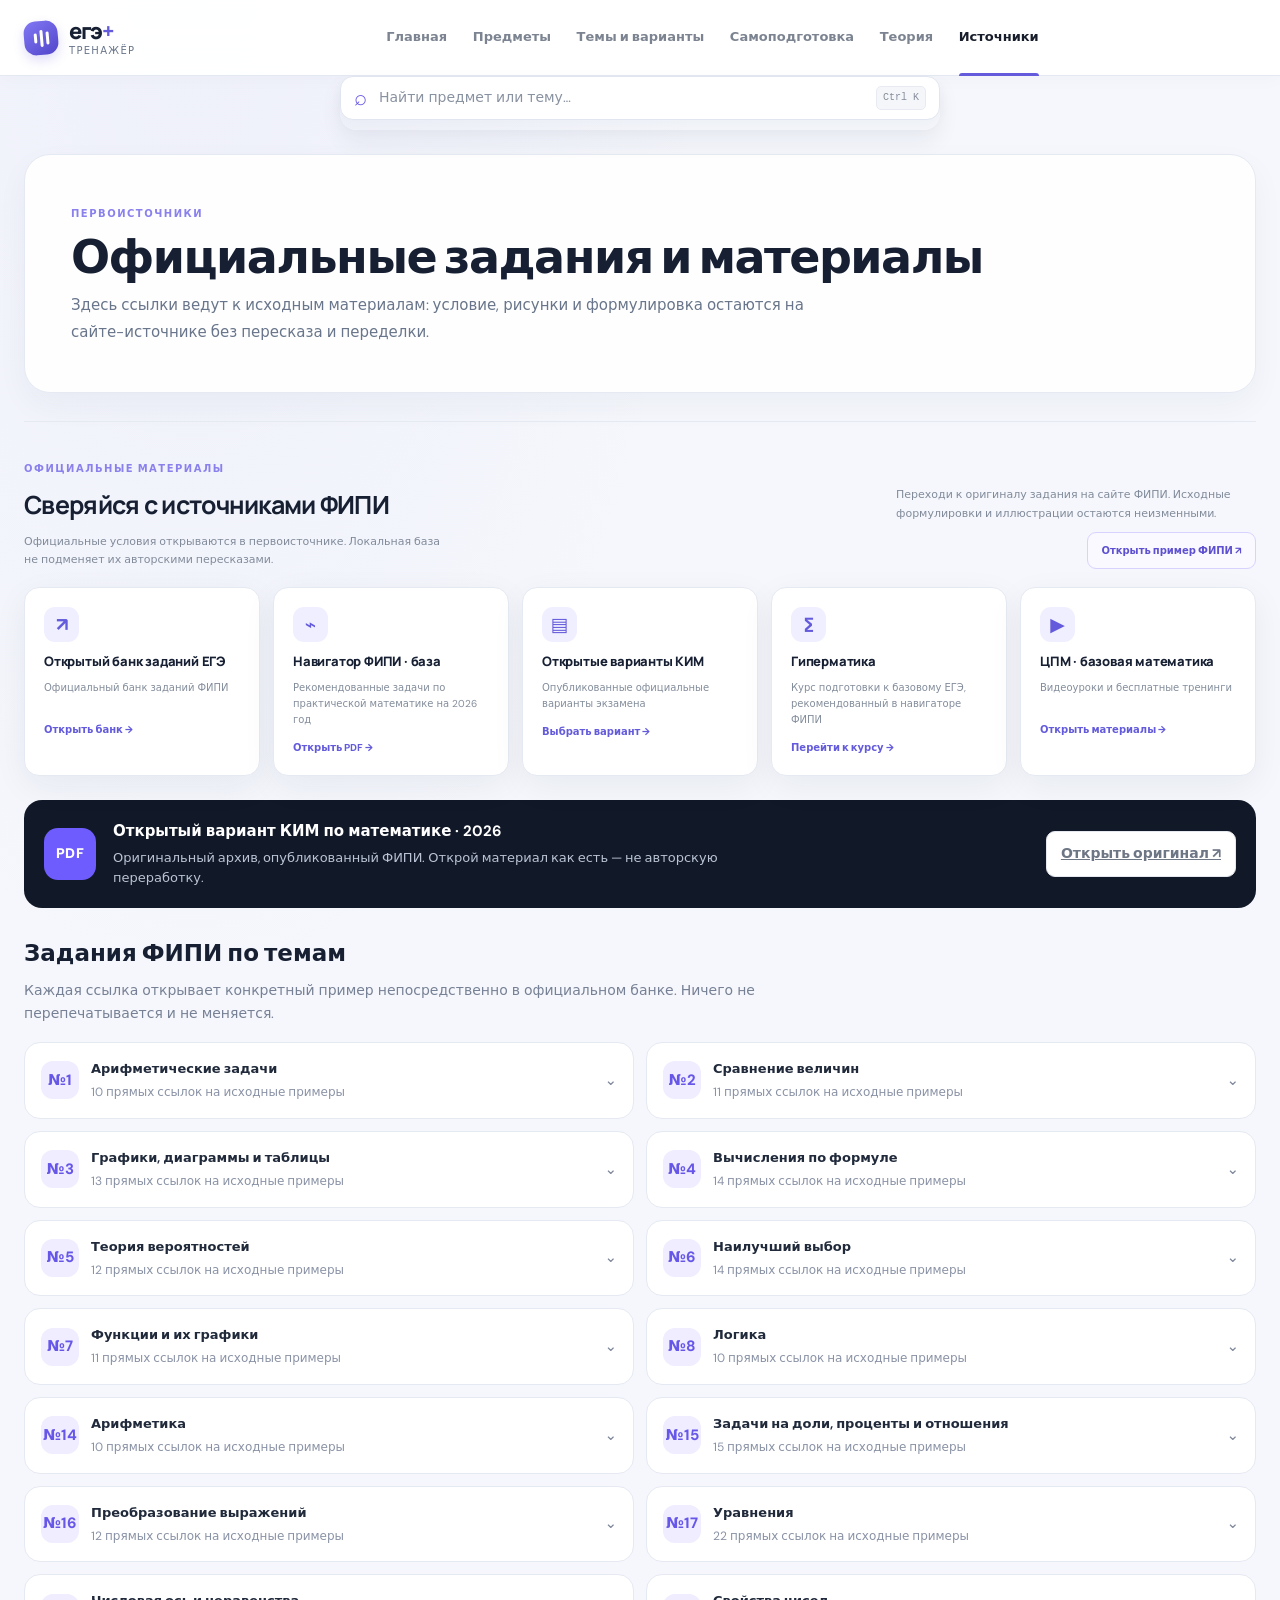
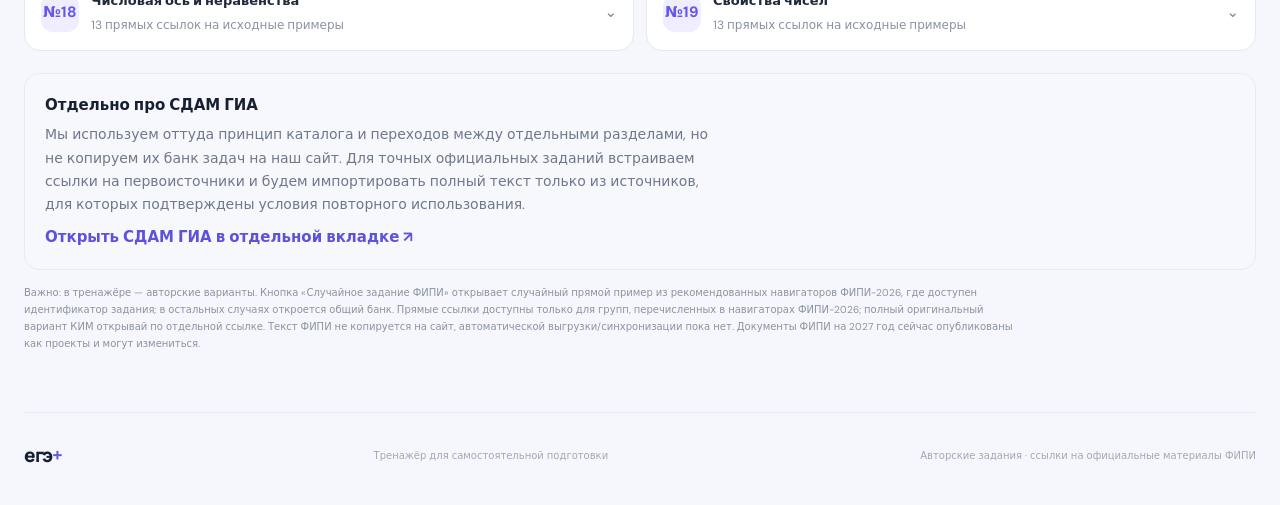
==== official.html @ 7681eebd "fix: bust cache for subject routing corrections" ====
<!doctype html>
<html lang="ru">
<head>
<meta charset="utf-8"/>
<meta content="width=device-width, initial-scale=1" name="viewport"/>
<meta content="#111827" name="theme-color"/>
<meta content="Оригинальные задания, навигаторы, открытые варианты КИМ и другие источники ФИПИ для базового ЕГЭ по математике." name="description"/>
<title>Официальные материалы ФИПИ — ЕГЭ+</title>
<link href="./favicon.svg" rel="icon" type="image/svg+xml"/>
<link href="./manifest.webmanifest" rel="manifest"/>
<link href="./styles.css?v=20261021-ui2" rel="stylesheet"/>
<script defer="" src="./multi-exam.js?v=20261021-audit2"></script>
<script defer="" src="./app.js?v=20261021-audit2"></script>
<link href="./design-refresh.css?v=20261021-ui2" rel="stylesheet"/>
</head>
<body data-page="official">
<div class="app-shell">
<header class="topbar">
<a aria-label="Тренажёр ЕГЭ — главная" class="brand" href="./index.html">
<span aria-hidden="true" class="brand-mark"><span></span><span></span><span></span></span>
<span class="brand-copy"><strong>егэ<span>+</span></strong><small>тренажёр</small></span>
</a>
<nav aria-label="Основная навигация" class="topnav">
<a class="nav-link" data-nav-page="home" href="./index.html">Главная</a>
<a class="nav-link" data-nav-page="subjects" href="./subjects.html">Предметы</a>
<a class="nav-link" data-nav-page="topics" href="./topics.html">Темы и варианты</a>
<a class="nav-link" data-nav-page="study" href="./self-study.html">Самоподготовка</a>
<a class="nav-link" data-nav-page="theory" href="./theory.html">Теория</a>
<a aria-current="page" class="nav-link active" data-nav-page="official" href="./official.html">Источники</a>
</nav>
<div class="topbar-right">
<span class="saved-status"><span class="status-dot"></span> Прогресс сохранён</span>
<button aria-label="Сбросить прогресс" class="icon-button" id="reset-progress" title="Сбросить прогресс" type="button">↺</button>
</div>
</header>
<main><section class="multi-subject-page-content" id="multi-subject-page-content" hidden></section><section aria-labelledby="route-official-title" class="route-intro route-intro-official">
<div><span class="section-kicker">ПЕРВОИСТОЧНИКИ</span><h1 id="route-official-title">Официальные задания и материалы</h1><p>Здесь ссылки ведут к исходным материалам: условие, рисунки и формулировка остаются на сайте-источнике без пересказа и переделки.</p></div>
</section>
<section aria-labelledby="sources-heading" class="resources-section" id="sources">
<div class="resources-heading"><div><span class="section-kicker">ОФИЦИАЛЬНЫЕ МАТЕРИАЛЫ</span><h2 id="sources-heading">Сверяйся с источниками ФИПИ</h2><p>Официальные условия открываются в первоисточнике. Локальная база не подменяет их авторскими пересказами.</p></div><div class="resources-heading-actions"><p>Переходи к оригиналу задания на сайте ФИПИ. Исходные формулировки и иллюстрации остаются неизменными.</p><button class="secondary-button fipi-button" id="random-fipi-task-button" type="button">Открыть пример ФИПИ ↗</button></div></div>
<div class="resource-grid">
<a class="resource-card" href="https://ege.fipi.ru/bank/" rel="noopener noreferrer" target="_blank"><span class="resource-icon">↗</span><span class="resource-card-title">Открытый банк заданий ЕГЭ</span><span class="resource-card-copy">Официальный банк заданий ФИПИ</span><span class="resource-link">Открыть банк →</span></a>
<a class="resource-card" href="https://doc.fipi.ru/navigator-podgotovki/navigator-ege/2026/Mat_baz_2_praktik.pdf" rel="noopener noreferrer" target="_blank"><span class="resource-icon">⌁</span><span class="resource-card-title">Навигатор ФИПИ · база</span><span class="resource-card-copy">Рекомендованные задачи по практической математике на 2026 год</span><span class="resource-link">Открыть PDF →</span></a>
<a class="resource-card" href="https://fipi.ru/ege/otkrytyy-bank-zadaniy-ege/otkrytyye-varianty-kim-ege" rel="noopener noreferrer" target="_blank"><span class="resource-icon">▤</span><span class="resource-card-title">Открытые варианты КИМ</span><span class="resource-card-copy">Опубликованные официальные варианты экзамена</span><span class="resource-link">Выбрать вариант →</span></a>
<a class="resource-card" href="https://7.math.ru/course/15/" rel="noopener noreferrer" target="_blank"><span class="resource-icon">∑</span><span class="resource-card-title">Гиперматика</span><span class="resource-card-copy">Курс подготовки к базовому ЕГЭ, рекомендованный в навигаторе ФИПИ</span><span class="resource-link">Перейти к курсу →</span></a>
<a class="resource-card" href="https://цпм.рф/материалы/математика-базовая/" rel="noopener noreferrer" target="_blank"><span class="resource-icon">▶</span><span class="resource-card-title">ЦПМ · базовая математика</span><span class="resource-card-copy">Видеоуроки и бесплатные тренинги</span><span class="resource-link">Открыть материалы →</span></a>
</div>
<article class="official-original-variant">
<div class="official-original-icon">PDF</div><div class="official-original-copy"><strong>Открытый вариант КИМ по математике · 2026</strong><p>Оригинальный архив, опубликованный ФИПИ. Открой материал как есть — не авторскую переработку.</p></div>
<a class="secondary-button" href="https://doc.fipi.ru/ege/otkrytyy-bank-zadaniy-ege/otkrytyye-varianty-kim-ege/2026/Mat_1_ege2026.zip" rel="noopener noreferrer" target="_blank">Открыть оригинал ↗</a>
</article>
<div class="official-task-directory"><div class="official-task-directory-heading"><h3>Задания ФИПИ по темам</h3><p>Каждая ссылка открывает конкретный пример непосредственно в официальном банке. Ничего не перепечатывается и не меняется.</p></div><div class="official-task-links" id="official-task-links"><div class="loading-placeholder">Загружаем ссылки на официальные задания…</div></div></div>
<div class="official-source-footer"><strong>Отдельно про СДАМ ГИА</strong><p>Мы используем оттуда принцип каталога и переходов между отдельными разделами, но не копируем их банк задач на наш сайт. Для точных официальных заданий встраиваем ссылки на первоисточники и будем импортировать полный текст только из источников, для которых подтверждены условия повторного использования.</p><a href="https://ege.sdamgia.ru/" rel="noopener noreferrer" target="_blank">Открыть СДАМ ГИА в отдельной вкладке ↗</a></div>
<p class="resource-disclaimer">Важно: в тренажёре — авторские варианты. Кнопка «Случайное задание ФИПИ» открывает случайный прямой пример из рекомендованных навигаторов ФИПИ-2026, где доступен идентификатор задания; в остальных случаях откроется общий банк. Прямые ссылки доступны только для групп, перечисленных в навигаторах ФИПИ-2026; полный оригинальный вариант КИМ открывай по отдельной ссылке. Текст ФИПИ не копируется на сайт, автоматической выгрузки/синхронизации пока нет. Документы ФИПИ на 2027 год сейчас опубликованы как проекты и могут измениться.</p>
</section>
</main>
<footer class="footer"><a class="footer-brand" href="./index.html">егэ<span>+</span></a><span>Тренажёр для самостоятельной подготовки</span><span class="footer-disclaimer">Авторские задания · ссылки на официальные материалы ФИПИ</span></footer>
</div>
<div aria-live="polite" class="toast" id="toast" role="status"></div>
<dialog class="confirm-dialog" id="reset-dialog"><form method="dialog"><div class="dialog-icon">↺</div><h2>Сбросить прогресс?</h2><p>Все сохранённые отметки о решённых заданиях будут удалены из этого браузера.</p><div class="dialog-actions"><button class="secondary-button" value="cancel">Оставить</button><button class="danger-button" id="confirm-reset" value="confirm">Сбросить</button></div></form></dialog>
<dialog aria-labelledby="exam-result-heading" class="confirm-dialog exam-result-dialog" id="exam-result-dialog"><div id="exam-result-content"></div></dialog>
</body>
</html>
---- styles.css ----
@import url('https://fonts.googleapis.com/css2?family=DM+Sans:wght@400;500;600;700&family=Manrope:wght@400;500;600;700;800&display=swap');
:root{--ink:#18212e;--muted:#7b8492;--paper:#f6f7fb;--white:#fff;--line:#e9ecf2;--purple:#6b5ce7;--purple-dark:#5142c9;--green:#16a376;--orange:#ed9552;--navy:#111827;--soft-purple:#f0eeff;--soft-green:#e7f8f1;--radius:20px;--shadow:0 12px 40px rgba(31,41,55,.055)}
*{box-sizing:border-box}html{scroll-behavior:smooth;scroll-padding-top:90px}body{margin:0;background:var(--paper);color:var(--ink);font-family:'DM Sans',system-ui,-apple-system,BlinkMacSystemFont,'Segoe UI',sans-serif;font-size:14px;-webkit-font-smoothing:antialiased}button,input,select{font:inherit}button{cursor:pointer}button:focus-visible,a:focus-visible,input:focus-visible,select:focus-visible{outline:3px solid rgba(107,92,231,.3);outline-offset:3px}button:disabled{cursor:not-allowed;opacity:.58}.app-shell{width:min(1320px,calc(100% - 64px));margin:0 auto}.topbar{height:82px;display:flex;align-items:center;justify-content:space-between;border-bottom:1px solid var(--line);gap:22px}.brand{display:flex;align-items:center;gap:11px;text-decoration:none;color:var(--ink);min-width:160px}.brand-mark{height:34px;width:34px;background:var(--purple);border-radius:11px;display:flex;align-items:center;justify-content:center;gap:3px;transform:rotate(-5deg)}.brand-mark span{display:block;width:3px;border-radius:4px;background:white}.brand-mark span:nth-child(1){height:10px}.brand-mark span:nth-child(2){height:17px}.brand-mark span:nth-child(3){height:13px}.brand-copy{display:flex;flex-direction:column;line-height:1}.brand-copy strong,.footer-brand{font-family:Manrope,sans-serif;font-size:22px;letter-spacing:-1.2px;font-weight:800}.brand-copy strong span,.footer-brand span{color:var(--purple)}.brand-copy small{margin-top:4px;font-size:10px;color:var(--muted);letter-spacing:1.3px;text-transform:uppercase}.topnav{display:flex;align-items:center;gap:31px}.nav-link{height:82px;display:flex;align-items:center;text-decoration:none;color:#7c8491;font-weight:600;font-size:13px;position:relative}.nav-link:hover,.nav-link.active{color:var(--ink)}.nav-link.active:after{content:'';height:3px;position:absolute;bottom:0;left:0;right:0;background:var(--purple);border-radius:3px 3px 0 0}.topbar-right{display:flex;align-items:center;gap:14px}.saved-status{color:#6a7583;font-size:12px;white-space:nowrap;display:flex;align-items:center;gap:7px}.status-dot{width:7px;height:7px;border-radius:50%;background:var(--green)}.icon-button{width:37px;height:37px;border:1px solid var(--line);background:var(--white);border-radius:11px;color:#6e7785;font-size:20px}.hero{min-height:350px;background:var(--navy);border-radius:25px;margin-top:26px;color:#fff;position:relative;overflow:hidden;padding:43px 56px 55px;display:flex;align-items:center;justify-content:space-between}.hero:before{content:'';position:absolute;right:4%;top:-160px;width:460px;height:460px;border-radius:50%;border:1px solid rgba(255,255,255,.06)}.hero:after{content:'';position:absolute;right:13%;top:-100px;width:350px;height:350px;border-radius:50%;border:1px solid rgba(255,255,255,.06)}.hero-content{max-width:560px;position:relative;z-index:2}.eyebrow,.section-kicker{font-size:10px;letter-spacing:1.6px;font-weight:700;color:#9e95ff}.eyebrow{display:flex;align-items:center;gap:8px}.eyebrow-dot{width:7px;height:7px;background:#a69dff;border-radius:50%;box-shadow:0 0 0 5px rgba(166,157,255,.12)}h1,h2,h3,p{margin-top:0}.hero h1{font-family:Manrope,sans-serif;font-size:clamp(33px,4vw,51px);line-height:1.13;letter-spacing:-2.3px;font-weight:800;margin:21px 0 14px}.hero h1 span{color:#a59bff}.hero-description{max-width:455px;line-height:1.75;color:#aeb7c8;font-size:13px;margin-bottom:23px}.hero-actions{display:flex;align-items:center;gap:19px;flex-wrap:wrap}.primary-button{border:0;border-radius:11px;background:var(--purple);color:white;font-weight:700;font-size:12px;padding:14px 17px;display:inline-flex;align-items:center;gap:19px;box-shadow:0 7px 20px rgba(107,92,231,.22);transition:transform .18s,background .18s}.primary-button:hover{background:var(--purple-dark);transform:translateY(-1px)}.privacy-note{font-size:11px;color:#9ca8b9;display:flex;align-items:center;gap:6px}.privacy-note span{font-size:15px;color:#9d94ff}.hero-visual{width:42%;min-width:320px;height:280px;position:relative;display:flex;justify-content:center;align-items:center;z-index:1}.orbit{position:absolute;border-radius:50%;border:1px solid rgba(174,166,255,.22)}.orbit-one{width:255px;height:255px}.orbit-two{width:316px;height:316px;border-style:dashed;opacity:.45}.math-card{position:absolute;box-shadow:0 22px 55px rgba(0,0,0,.22);border:1px solid rgba(255,255,255,.1)}.card-back{background:#222c3f;width:178px;height:128px;top:20px;right:10px;border-radius:15px;padding:17px;transform:rotate(8deg);opacity:.9}.math-label,.tiny-tag{font-size:8px;letter-spacing:1.4px;color:#98a7be;font-weight:700}.small-equation{font-size:18px!important;margin:13px 0!important;color:#d0d8e6!important}.mini-line{display:block;width:77px;height:3px;border-radius:3px;background:#39465b}.card-front{background:#fff;color:var(--ink);width:270px;border-radius:18px;padding:19px 20px;transform:rotate(-4deg);z-index:2;top:68px;left:15px}.card-topline{display:flex;align-items:center;justify-content:space-between}.formula-icon{width:30px;height:30px;border-radius:9px;display:grid;place-items:center;background:var(--soft-purple);color:var(--purple);font-weight:800;font-size:12px}.tiny-tag{color:#949cab;font-size:8px}.equation{font-family:Manrope,sans-serif;font-size:23px;font-weight:800;letter-spacing:-.8px;margin:20px 0;color:#202938}.equation-rule{height:1px;background:#edf0f5}.answer-row{display:flex;align-items:center;justify-content:space-between;color:#6e7887;font-size:11px;padding-top:14px}.answer-chip{background:#f2f0ff;border-radius:6px;padding:6px 8px;color:var(--purple);font-size:9px}.answer-chip b{padding-left:5px}.floating-mark{position:absolute;font-family:Manrope,sans-serif;font-weight:700;color:#b0a7ff}.mark-plus{font-size:30px;top:3px;left:13px}.mark-x{font-size:21px;bottom:31px;right:35px;color:#edaa78}.mark-equal{font-size:23px;bottom:23px;left:32px}.hero-bottom-line{position:absolute;left:56px;right:56px;bottom:0;border-top:1px solid rgba(255,255,255,.1);height:34px;display:flex;align-items:center;justify-content:space-between;color:#68758a;font-size:8px;letter-spacing:1.3px;font-weight:700}.hero-bottom-line span:last-child{letter-spacing:0;font-weight:500;text-transform:none;font-size:10px;color:#8490a4}.stats-grid{display:grid;grid-template-columns:1fr 1fr 1.42fr;gap:16px;margin:19px 0 34px}.stat-card{min-width:0;background:var(--white);border:1px solid var(--line);box-shadow:var(--shadow);border-radius:16px;min-height:95px;padding:18px 20px;display:flex;align-items:center;gap:14px;position:relative}.stat-icon{width:40px;height:40px;border-radius:13px;display:grid;place-items:center;font-size:19px;font-weight:700;flex-shrink:0}.icon-purple{color:var(--purple);background:var(--soft-purple)}.icon-green{color:var(--green);background:var(--soft-green)}.icon-orange{color:#d9823d;background:#fff0e4}.stat-number{font-family:Manrope,sans-serif;font-size:24px;line-height:1.1;font-weight:800;letter-spacing:-.8px}.stat-label{font-size:11px;color:var(--muted);margin-top:5px}.stat-note{margin-left:auto;font-size:9px;letter-spacing:.8px;color:#a6adba;font-weight:700;align-self:flex-start;margin-top:3px}.stat-note.positive{color:var(--green);background:var(--soft-green);padding:6px 7px;border-radius:6px}.progress-stat{gap:14px}.progress-copy{flex:1;min-width:0}.progress-title{display:flex;justify-content:space-between;gap:10px;font-size:11px;font-weight:700}.progress-title strong{font-family:Manrope,sans-serif;font-size:12px;color:var(--purple)}.progress-track{height:6px;border-radius:6px;background:#efeff7;margin:12px 0 7px;overflow:hidden}.progress-track span{height:100%;width:0;display:block;background:linear-gradient(90deg,#8e82fa,#5b4dd6);border-radius:6px;transition:width .25s}.progress-subtitle{font-size:10px;color:#939baa}.workspace{display:grid;grid-template-columns:315px minmax(0,1fr);align-items:start;gap:19px;margin-bottom:76px}.task-sidebar,.practice-panel{background:var(--white);border:1px solid var(--line);border-radius:18px;box-shadow:var(--shadow);min-width:0}.task-sidebar{padding:22px 18px 16px}.sidebar-heading{display:flex;align-items:center;justify-content:space-between;padding:1px 2px 17px}.section-kicker{font-size:9px;letter-spacing:1.3px;color:#8a81ed}.sidebar-heading h2{font-family:Manrope,sans-serif;font-size:21px;letter-spacing:-.7px;margin:5px 0 0}.task-count{width:29px;height:29px;border-radius:9px;background:#f1efff;color:var(--purple);display:grid;place-items:center;font-weight:800;font-size:11px}.subject-tabs{display:flex;padding:4px;background:#f5f6fa;border-radius:10px;gap:4px;margin-bottom:14px}.subject-tab{border:0;background:transparent;border-radius:7px;padding:10px 9px;font-size:11px;font-weight:700;flex:1;color:#818999}.subject-tab.selected{background:white;color:var(--purple);box-shadow:0 2px 7px rgba(20,25,50,.06)}.soon-label{display:block;font-size:7px;font-weight:600;color:#b0b5c0;margin-top:3px}.search-box{height:40px;display:flex;align-items:center;gap:8px;padding:0 11px;border:1px solid var(--line);border-radius:9px;color:#9aa2af}.search-box>span{font-size:22px;line-height:1}.search-box input{border:0;outline:0!important;background:transparent;width:100%;min-width:0;color:var(--ink);font-size:11px}.search-box input::placeholder{color:#aab0bb}.filter-row{display:flex;align-items:center;justify-content:space-between;margin:18px 0 9px}.filter-row label{font-size:8px;letter-spacing:1.2px;color:#9ba2af;font-weight:800}.filter-row select{max-width:185px;min-width:0;border:0;background:transparent;color:#6a7381;font-size:10px;text-align:right;outline-offset:0}.task-list{max-height:524px;overflow:auto;display:flex;flex-direction:column;gap:5px;padding-right:3px;scrollbar-width:thin;scrollbar-color:#e0e2ed transparent}.task-item{width:100%;border:1px solid transparent;background:white;border-radius:11px;padding:10px 9px;display:flex;gap:11px;align-items:center;text-align:left;transition:background .15s,border .15s}.task-item:hover{background:#fafaff}.task-item.selected{background:#f6f4ff;border-color:#e5e0ff}.task-number{width:31px;height:31px;background:#f4f5f8;border-radius:9px;display:grid;place-items:center;color:#737d8d;font-family:Manrope,sans-serif;font-weight:800;font-size:11px;flex-shrink:0}.task-item.selected .task-number{background:var(--purple);color:white}.task-item.done .task-number{background:var(--soft-green);color:var(--green)}.task-main{min-width:0;flex:1}.task-name{font-size:11px;font-weight:700;color:#394454;line-height:1.4;display:block}.task-meta{display:block;color:#a2a8b4;font-size:9px;margin-top:4px}.task-done-mark{font-size:14px;color:var(--green);font-weight:800}.sidebar-foot{display:flex;gap:8px;align-items:center;margin-top:16px;padding-top:15px;border-top:1px solid #f0f1f5;color:#9ba2af;font-size:9px}.sidebar-check{width:19px;height:19px;border-radius:50%;display:grid;place-items:center;background:var(--soft-green);color:var(--green);font-weight:800}.practice-panel{min-height:550px;padding:30px 34px 25px}.task-content{max-width:780px;margin:0 auto}.task-top{display:flex;align-items:center;justify-content:space-between;gap:10px}.task-breadcrumb{color:#a0a6b2;font-size:10px;display:flex;align-items:center;gap:8px}.task-breadcrumb b{color:var(--purple);font-weight:800}.task-breadcrumb span{color:#d1d4dc}.task-status{font-size:9px;color:#858e9d;background:#f6f7fa;border-radius:6px;padding:7px 9px;white-space:nowrap}.task-status.done{background:var(--soft-green);color:var(--green)}.task-title{font-family:Manrope,sans-serif;font-size:clamp(23px,2.7vw,31px);line-height:1.22;letter-spacing:-1.1px;margin:24px 0 11px;color:#192333}.task-topic{font-size:10px;color:#8f86ef;font-weight:700;letter-spacing:.25px;display:flex;gap:7px;align-items:center}.topic-dot{width:5px;height:5px;border-radius:50%;background:#8d82ef}.task-statement{font-size:14px;line-height:1.85;color:#424c5c;margin:27px 0 25px;overflow-wrap:anywhere}.task-statement p{margin:.7em 0}.task-statement h2,.task-statement h3{font-family:Manrope,sans-serif;color:#202c3c;margin:1em 0 .5em}.task-statement strong{color:#263448}.math-inline{font-family:ui-monospace,SFMono-Regular,Consolas,monospace;color:#27364b;background:#f3f3fb;padding:2px 5px;border-radius:5px;white-space:normal}.task-statement code{font-family:ui-monospace,monospace;background:#f2f3f8;padding:2px 5px;border-radius:5px}.task-statement blockquote{margin:12px 0;border-left:3px solid #d5d0ff;padding:7px 13px;color:#7a8290;background:#faf9ff}.task-statement table{width:100%;border-collapse:collapse;margin:15px 0;font-size:12px;line-height:1.5}.task-statement th,.task-statement td{border:1px solid #e6e8ef;padding:9px 10px;text-align:left}.task-statement th{background:#f7f7fc;color:#465166}.task-statement tr:nth-child(even) td{background:#fbfbfd}.answer-box{background:#fafbfe;border:1px solid #eaedf3;border-radius:13px;padding:17px;margin-top:20px}.answer-title-row{display:flex;align-items:center;justify-content:space-between;gap:15px;margin-bottom:10px}.answer-title{font-family:Manrope,sans-serif;font-size:13px;font-weight:800}.answer-hint{font-size:9px;color:#9aa2af}.answer-controls{display:flex;gap:9px}.answer-input{height:46px;min-width:0;flex:1;border:1px solid #e0e4ee;border-radius:9px;background:white;padding:0 13px;font-size:14px;color:#1e2938;transition:border .15s}.answer-input:focus{border-color:#aaa0fb;outline:none!important}.answer-input::placeholder{color:#b3bac4}.check-button{border:0;background:var(--purple);color:white;border-radius:9px;padding:0 19px;font-weight:700;font-size:11px;white-space:nowrap}.check-button:hover{background:var(--purple-dark)}.feedback{display:none;margin-top:12px;border-radius:9px;padding:11px 12px;font-size:11px;line-height:1.6}.feedback.visible{display:block}.feedback.correct{background:#e9f8f1;color:#087c58}.feedback.incorrect{background:#fff0eb;color:#ba583c}.feedback.warning{background:#fff5df;color:#98691b}.task-actions{display:flex;align-items:center;justify-content:space-between;gap:12px;margin-top:20px}.link-button{background:transparent;border:0;color:#7972d9;font-size:11px;font-weight:700;padding:7px 0;display:flex;gap:8px;align-items:center}.link-button:hover{color:#4f40cf}.nav-buttons{display:flex;gap:7px}.secondary-button,.next-button,.danger-button{border-radius:9px;padding:11px 14px;font-weight:700;font-size:10px;border:1px solid #e6e8ef;background:white;color:#6d7685}.secondary-button:hover{background:#f8f8fc}.next-button{background:#f0eeff;color:var(--purple);border-color:#f0eeff}.next-button:hover{background:#e6e2ff}.solution-panel{border-top:1px solid #edf0f5;margin-top:22px;padding-top:19px;display:none}.solution-panel.open{display:block;animation:rise .2s ease-out}.solution-header{display:flex;align-items:center;gap:9px;margin-bottom:12px}.solution-badge{width:28px;height:28px;border-radius:9px;background:var(--soft-purple);color:var(--purple);display:grid;place-items:center;font-size:13px}.solution-header h3{font-family:Manrope,sans-serif;font-size:13px;margin:0}.solution-body{color:#596374;font-size:12px;line-height:1.8}.solution-body p{margin:.5em 0}.solution-body h1,.solution-body h2,.solution-body h3{font-size:14px;color:#253145;margin:.9em 0 .4em}.solution-body strong{color:#354057}.solution-body ol,.solution-body ul{padding-left:20px}.answer-reveal{margin-top:13px;border:1px solid #e9e6ff;background:#fbfaff;border-radius:10px;padding:13px 14px;display:flex;align-items:center;justify-content:space-between;gap:12px;font-size:11px;color:#7e8494}.answer-reveal strong{font-family:Manrope,sans-serif;font-size:15px;color:var(--purple)}.mistakes{margin-top:12px;background:#fff8ed;border-radius:10px;padding:12px 14px;color:#957243;font-size:11px;line-height:1.7}.mistakes-title{font-weight:800;color:#a37530;margin-bottom:5px}.mistakes ul{padding-left:16px;margin:0}.loading-placeholder{padding:25px 7px;color:#a0a6b3;font-size:11px}.loading-state{min-height:460px;display:flex;flex-direction:column;align-items:center;justify-content:center;color:#8e97a5;font-size:12px}.loader{width:27px;height:27px;border-radius:50%;border:2px solid #eeecff;border-top-color:var(--purple);animation:spin .8s linear infinite}.empty-state{text-align:center;padding:34px 12px;color:#959dac;font-size:11px;line-height:1.7}.empty-state strong{display:block;color:#606b7c;font-size:13px;margin-bottom:5px}.bottom-section{border-top:1px solid var(--line);padding:52px 4px 62px;display:grid;grid-template-columns:.85fr 1.15fr;gap:70px}.bottom-copy h2{font-family:Manrope,sans-serif;font-size:35px;line-height:1.2;letter-spacing:-1.7px;margin:14px 0}.bottom-copy h2 span{color:var(--purple)}.bottom-copy p{font-size:12px;line-height:1.8;color:#7d8796;max-width:350px}.feature-list{border-top:1px solid #e7e9f0}.feature-row{display:grid;grid-template-columns:34px 1fr 25px;gap:13px;align-items:center;padding:16px 0;border-bottom:1px solid #e7e9f0}.feature-number{font-family:Manrope,sans-serif;font-size:10px;font-weight:800;color:#948be9}.feature-row h3{font-size:12px;margin:0 0 5px}.feature-row p{font-size:10px;color:#8d96a4;margin:0}.feature-symbol{color:#a09aec;font-size:18px;text-align:right}.footer{border-top:1px solid var(--line);height:auto;min-height:70px;padding:18px 0;display:flex;justify-content:space-between;align-items:center;gap:18px;color:#a1a8b4;font-size:10px}.footer-brand{text-decoration:none;color:var(--ink);font-size:19px}.footer-disclaimer{text-align:right}.toast{position:fixed;bottom:24px;right:24px;max-width:min(370px,calc(100% - 40px));background:#192334;color:white;border-radius:11px;padding:13px 17px;box-shadow:0 12px 35px rgba(10,20,35,.23);font-size:12px;opacity:0;transform:translateY(8px);pointer-events:none;transition:opacity .2s,transform .2s;z-index:30}.toast.show{opacity:1;transform:translateY(0)}.confirm-dialog{border:1px solid var(--line);border-radius:18px;max-width:390px;width:calc(100% - 30px);padding:24px;box-shadow:0 20px 80px rgba(19,29,50,.22)}.confirm-dialog::backdrop{background:rgba(17,24,39,.45);backdrop-filter:blur(3px)}.confirm-dialog form{text-align:center}.dialog-icon{margin:0 auto 15px;width:42px;height:42px;border-radius:12px;display:grid;place-items:center;background:#f0eeff;color:var(--purple);font-size:22px}.confirm-dialog h2{font-family:Manrope,sans-serif;font-size:19px;margin-bottom:8px}.confirm-dialog p{font-size:12px;line-height:1.7;color:#7f8898;margin-bottom:22px}.dialog-actions{display:flex;justify-content:center;gap:9px}.danger-button{background:#fff0ee;border-color:#fff0ee;color:#c04d38}.danger-button:hover{background:#ffe3df}@keyframes spin{to{transform:rotate(360deg)}}@keyframes rise{from{opacity:0;transform:translateY(4px)}to{opacity:1;transform:translateY(0)}}
@media(max-width:1000px){.app-shell{width:min(100% - 36px,850px)}.hero{padding:38px 32px 50px}.hero-visual{min-width:270px;transform:scale(.86);transform-origin:center right;margin-left:-30px}.hero-bottom-line{left:32px;right:32px}.workspace{grid-template-columns:270px minmax(0,1fr);gap:13px}.task-sidebar{padding:18px 13px 14px}.practice-panel{padding:27px 24px}.stats-grid{gap:10px}.stat-card{padding:15px 13px;gap:10px}.stat-note{display:none}.bottom-section{gap:40px}}
@media(max-width:760px){.app-shell{width:calc(100% - 28px)}.topbar{height:68px}.brand{min-width:auto}.brand-mark{height:31px;width:31px}.topnav{display:none}.topbar-right{margin-left:auto}.saved-status{font-size:10px}.icon-button{width:33px;height:33px}.hero{margin-top:15px;min-height:0;padding:31px 24px 47px;display:block;border-radius:20px}.hero-content{max-width:none}.hero h1{font-size:38px;letter-spacing:-1.7px;margin:18px 0 12px}.hero-description{font-size:12px;max-width:500px;line-height:1.65}.hero-visual{display:none}.hero-bottom-line{left:24px;right:24px;height:31px}.hero-bottom-line span:first-child{font-size:7px}.hero-bottom-line span:last-child{font-size:9px}.stats-grid{grid-template-columns:1fr 1fr;gap:9px;margin:12px 0 22px}.stat-card{min-height:81px;padding:13px 12px}.stat-icon{width:34px;height:34px;border-radius:10px;font-size:16px}.stat-number{font-size:21px}.stat-label{font-size:10px}.progress-stat{grid-column:1/-1;min-height:75px;padding:13px 15px}.progress-copy{min-width:0}.workspace{display:flex;flex-direction:column;gap:12px;margin-bottom:50px}.task-sidebar{width:100%;padding:16px 14px 13px}.sidebar-heading{padding-bottom:13px}.sidebar-heading h2{font-size:19px}.subject-tabs{margin-bottom:10px}.subject-tab{padding:8px}.search-box{height:38px}.filter-row{margin:12px 0 6px}.task-list{max-height:195px;display:grid;grid-template-columns:1fr 1fr;align-content:start;gap:4px}.task-item{padding:8px 6px;gap:7px}.task-number{width:27px;height:27px;border-radius:8px;font-size:10px}.task-name{font-size:10px}.task-meta{font-size:8px}.sidebar-foot{margin-top:10px;padding-top:10px}.practice-panel{width:100%;min-height:440px;padding:23px 18px 19px}.task-title{font-size:26px;margin-top:21px}.task-statement{font-size:13px;line-height:1.8;margin:23px 0}.answer-box{padding:13px}.answer-hint{display:none}.answer-controls{gap:7px}.answer-input{height:44px;padding:0 10px}.check-button{padding:0 12px}.task-actions{align-items:flex-start;flex-direction:column}.nav-buttons{width:100%;justify-content:flex-end}.bottom-section{padding:35px 2px 40px;display:block}.bottom-copy h2{font-size:30px}.bottom-copy p{font-size:11px}.feature-list{margin-top:28px}.footer{flex-wrap:wrap;gap:10px}.footer>span:nth-child(2){order:3;flex-basis:100%}.footer-disclaimer{max-width:70%}}
@media(max-width:390px){.app-shell{width:calc(100% - 20px)}.hero{padding:27px 17px 45px}.hero h1{font-size:34px}.hero-bottom-line{left:17px;right:17px}.hero-bottom-line span:last-child{max-width:125px;text-align:right}.saved-status{display:none}.task-list{grid-template-columns:1fr}.task-sidebar{padding:14px 12px}.task-item{padding:7px}.practice-panel{padding:20px 14px}.task-title{font-size:23px}.answer-controls{flex-direction:column}.answer-input,.check-button{height:43px;width:100%;flex:auto}.check-button{min-height:42px}.task-top{align-items:flex-start}.task-status{font-size:8px}}
@media(prefers-reduced-motion:reduce){*,*::before,*::after{scroll-behavior:auto!important;animation-duration:.01ms!important;animation-iteration-count:1!important;transition-duration:.01ms!important}}

/* Practice modes, timed mock exam, and FIPI links */
.practice-controls{background:#fff;border:1px solid var(--line);box-shadow:var(--shadow);border-radius:18px;padding:22px 24px;margin:-13px 0 26px;display:grid;grid-template-columns:minmax(240px,.85fr) minmax(0,1.15fr);gap:18px 24px;align-items:center}.practice-control-copy h2,.resources-heading h2{font-family:Manrope,sans-serif;font-size:21px;letter-spacing:-.7px;margin:7px 0 7px}.practice-control-copy p,.resources-heading p{font-size:11px;line-height:1.7;color:#818b9a;margin:0;max-width:490px}.mode-actions{display:flex;align-items:center;justify-content:flex-end;gap:8px;flex-wrap:wrap}.mode-actions .primary-button{font-size:10px;padding:12px 13px;gap:8px}.mode-actions .secondary-button{font-size:10px;padding:11px 12px}.practice-controls button:disabled{opacity:.45}.exam-status{grid-column:1/-1;border:1px solid #dedaff;background:#faf9ff;border-radius:13px;padding:15px 16px;margin-top:1px}.exam-status[hidden]{display:none!important}.exam-status-heading{display:flex;align-items:center;gap:9px;font-size:11px}.exam-status-heading strong{color:#4439ad}.exam-live-dot{width:8px;height:8px;border-radius:50%;background:var(--purple);box-shadow:0 0 0 5px #ebe8ff}.exam-progress{margin-left:auto;color:#7770c4;font-size:10px;font-weight:700}.exam-status-bottom{display:grid;grid-template-columns:140px minmax(60px,1fr) auto;align-items:center;gap:18px;margin-top:13px}.exam-timer-wrap{display:flex;flex-direction:column;gap:3px}.exam-timer-label{font-size:8px;letter-spacing:1.3px;color:#8884ba;font-weight:800}.exam-timer{font:800 25px/1.2 Manrope,sans-serif;letter-spacing:-.8px;color:#352d91;font-variant-numeric:tabular-nums}.exam-timer-track{height:6px;border-radius:6px;background:#e8e5ff;overflow:hidden}.exam-timer-track span{display:block;height:100%;width:100%;background:linear-gradient(90deg,#9a8eff,#6556df);transition:width .5s linear}.exam-status>p{font-size:10px;line-height:1.5;color:#87849f;margin:10px 0 0}.exam-status.timer-warning{background:#fffaf0;border-color:#f6dfb6}.timer-warning .exam-timer{color:#b7791f}.timer-warning .exam-timer-track span{background:#e7a54a}.exam-status.timer-critical{background:#fff4f2;border-color:#f5c8c1;animation:timerPulse 1.2s ease-in-out infinite}.timer-critical .exam-timer{color:#c34d3d}.timer-critical .exam-timer-track span{background:#db5c4b}.task-item.answered .task-number{background:#e8f8f1;color:var(--green)}.source-chip{display:inline-flex;align-items:center;margin-left:5px;padding:4px 7px;border-radius:6px;background:#f3f1ff;color:#7669dc;font-size:8px;font-weight:800;white-space:nowrap;vertical-align:middle}.exam-answer-note{font-size:10px;color:#7d8493;line-height:1.6;max-width:245px}.is-exam-mode .task-status{color:#6858ce;background:#f2efff}.is-exam-mode .answer-hint{color:#8178ce}.exam-result-dialog{max-width:620px;max-height:min(88vh,850px);overflow:auto;text-align:left}.exam-result-dialog #exam-result-content>.dialog-icon{margin-left:0}.exam-result-dialog h2{font-size:23px;letter-spacing:-.7px}.exam-result-lead{font-size:12px;line-height:1.7;color:#778190}.exam-result-lead strong{color:var(--purple);font-size:18px}.exam-result-bar{height:9px;background:#eeedf6;border-radius:9px;overflow:hidden;margin:14px 0 5px}.exam-result-bar span{display:block;height:100%;background:linear-gradient(90deg,#8d82fa,#5d4cda);border-radius:9px}.exam-result-percent{font-size:10px;color:#818b99;margin-bottom:20px}.exam-result-list{border-top:1px solid var(--line);padding-top:15px;margin-top:16px}.exam-result-list h3{font-family:Manrope,sans-serif;font-size:13px;margin:0 0 8px}.result-review-row{width:100%;display:flex;align-items:center;gap:10px;text-align:left;border:1px solid var(--line);background:#fff;border-radius:10px;padding:10px;margin:6px 0}.result-review-row:hover{background:#faf9ff;border-color:#ded9ff}.result-review-number{width:34px;height:34px;flex:none;border-radius:9px;background:#fff0ee;color:#cb6554;display:grid;place-items:center;font-size:10px;font-weight:800}.result-review-main{min-width:0;flex:1;display:flex;flex-direction:column;gap:4px}.result-review-main strong{font-size:10px;color:#303b4d}.result-review-main small{font-size:9px;color:#838d9b;line-height:1.5}.result-review-action{font-size:9px;white-space:nowrap;color:var(--purple);font-weight:800}.exam-perfect-note{padding:14px;background:#ecfaf4;border-radius:10px;color:#187b5c;font-size:12px;font-weight:700;margin:18px 0}.exam-result-dialog .dialog-actions{justify-content:flex-end;margin-top:18px;flex-wrap:wrap}.exam-result-dialog .primary-button{font-size:10px;padding:11px 13px}.resources-section{padding:34px 0 50px;border-top:1px solid var(--line);margin-bottom:10px}.resources-heading{display:flex;justify-content:space-between;align-items:end;gap:30px;margin-bottom:18px}.resources-heading h2{font-size:25px}.resources-heading p{max-width:430px}.resource-grid{display:grid;grid-template-columns:repeat(3,minmax(0,1fr));gap:13px}.resource-card{min-width:0;display:flex;flex-direction:column;align-items:flex-start;gap:9px;padding:19px;background:#fff;border:1px solid var(--line);border-radius:15px;box-shadow:var(--shadow);text-decoration:none;color:var(--ink);transition:transform .18s,border-color .18s}.resource-card:hover{transform:translateY(-2px);border-color:#d8d2ff}.resource-icon{height:35px;width:35px;border-radius:11px;display:grid;place-items:center;background:var(--soft-purple);color:var(--purple);font-size:19px;font-weight:800}.resource-card-title{font-family:Manrope,sans-serif;font-size:13px;letter-spacing:-.2px;font-weight:800}.resource-card-copy{min-height:30px;font-size:10px;line-height:1.6;color:#838d9b}.resource-link{margin-top:3px;font-size:10px;color:var(--purple);font-weight:800}.resource-disclaimer{font-size:10px;line-height:1.7;color:#8a93a1;margin:14px 0 0;max-width:920px}.is-exam-mode .task-actions{align-items:flex-end}.is-exam-mode .task-statement{margin-bottom:22px}.is-exam-mode .task-list{max-height:620px}
@keyframes timerPulse{0%,100%{box-shadow:0 0 0 rgba(219,92,75,0)}50%{box-shadow:0 0 0 4px rgba(219,92,75,.08)}}
@media(max-width:900px){.practice-controls{grid-template-columns:1fr}.mode-actions{justify-content:flex-start}.resources-heading{align-items:flex-start;flex-direction:column;gap:9px}.resources-heading p{max-width:700px}}
@media(max-width:760px){.practice-controls{margin:-7px 0 18px;padding:17px 15px;gap:13px}.practice-control-copy h2{font-size:19px}.mode-actions{display:grid;grid-template-columns:1fr 1fr;gap:7px}.mode-actions button{justify-content:center;white-space:normal;min-height:40px}.mode-actions #start-exam-button{grid-column:1/-1}.exam-status{padding:12px}.exam-status-bottom{grid-template-columns:1fr auto;gap:11px}.exam-timer-wrap{grid-column:1}.exam-timer-track{grid-column:1/-1;grid-row:2}.exam-status-bottom .danger-button{grid-column:2;grid-row:1/2;padding:10px}.exam-timer{font-size:23px}.exam-progress{font-size:9px}.exam-answer-note{max-width:none}.resources-section{padding:27px 0 35px}.resources-heading h2{font-size:22px}.resource-grid{grid-template-columns:1fr}.resource-card{display:grid;grid-template-columns:38px 1fr;column-gap:11px;row-gap:5px;padding:14px}.resource-icon{grid-row:1/4}.resource-card-title,.resource-card-copy,.resource-link{grid-column:2}.resource-card-copy{min-height:0}.exam-result-dialog{padding:19px}.result-review-row{align-items:flex-start}.result-review-action{display:none}.exam-result-dialog .dialog-actions{justify-content:stretch}.exam-result-dialog .dialog-actions button{flex:1}}

.exam-status .danger-button{background:#fff1ef;color:#c04d38;border-color:#ffe0db}.exam-status .danger-button:hover{background:#ffe5e0}

/* Official FIPI hand-off buttons and expanded source shelf */
.fipi-button{border-color:#d8d2ff;color:#5e51d1;background:#faf9ff}.fipi-button:hover{background:#f0edff;border-color:#bdb4ff}.task-actions-with-source{align-items:center}.task-action-links{display:flex;align-items:center;gap:14px;flex-wrap:wrap}.fipi-task-link{color:#5f55c8}.resource-grid{grid-template-columns:repeat(auto-fit,minmax(205px,1fr))}.resource-disclaimer{max-width:1000px}
@media(max-width:760px){.task-actions-with-source{align-items:flex-start}.task-action-links{gap:9px}.task-action-links .link-button{font-size:10px}.resource-grid{grid-template-columns:1fr}}


/* v0.9 — make practice modes explicit and add a compact homepage pitch */
.why-strip{display:grid;grid-template-columns:minmax(205px,1.05fr) repeat(3,minmax(0,1fr));gap:12px;align-items:stretch;margin:17px 0 26px}
.why-heading{padding:13px 7px 9px 2px;align-self:center}
.why-heading h2{font:800 19px/1.2 Manrope,sans-serif;letter-spacing:-.7px;margin:8px 0 7px;color:var(--ink)}
.why-heading p{margin:0;color:#818b9a;font-size:11px;line-height:1.6}
.why-card{display:flex;gap:11px;align-items:flex-start;min-width:0;background:#fff;border:1px solid var(--line);border-radius:15px;padding:15px 13px;box-shadow:var(--shadow)}
.why-icon{flex:0 0 31px;width:31px;height:31px;display:grid;place-items:center;border-radius:10px;font-size:17px;font-weight:800}
.why-purple{background:var(--soft-purple);color:var(--purple)}.why-green{background:var(--soft-green);color:var(--green)}.why-orange{background:#fff0e4;color:#d9823d}
.why-card strong{display:block;font-family:Manrope,sans-serif;font-size:11px;line-height:1.45;letter-spacing:-.15px;margin:1px 0 5px}
.why-card p{font-size:10px;line-height:1.6;color:#838d9b;margin:0}
.why-future{grid-column:1/-1;margin-top:-1px;padding:9px 12px;border:1px dashed #e0dcff;border-radius:10px;background:#fbfaff;color:#7770b7;font-size:10px;line-height:1.5}
.practice-controls{display:block;margin:0 0 27px;padding:24px 25px;border-radius:20px}
.practice-control-copy{max-width:780px}
.practice-control-copy h2{font-size:25px;letter-spacing:-.9px;margin:7px 0 8px}
.practice-control-copy p{font-size:12px;max-width:690px;line-height:1.7}
.mode-card-grid{display:grid;grid-template-columns:repeat(3,minmax(0,1fr));gap:14px;margin:20px 0 15px;align-items:stretch}
.mode-card{display:flex;flex-direction:column;min-width:0;min-height:355px;padding:19px 18px 17px;background:#fff;border:1px solid var(--line);border-radius:16px;box-shadow:0 8px 24px rgba(31,41,55,.035)}
.mode-card-top{display:flex;align-items:center;justify-content:space-between;gap:10px;margin-bottom:16px}
.mode-icon{width:39px;height:39px;display:grid;place-items:center;border-radius:12px;font-size:21px;font-weight:800}
.mode-icon-purple{background:var(--soft-purple);color:var(--purple)}.mode-icon-orange{background:#fff0e4;color:#d9823d}.mode-icon-green{background:var(--soft-green);color:var(--green)}
.mode-pill{padding:6px 8px;border-radius:7px;background:#f6f7fa;color:#8b94a2;font-size:9px;font-weight:800;white-space:nowrap}
.mode-card h3{font:800 17px/1.25 Manrope,sans-serif;letter-spacing:-.55px;margin:0 0 9px}
.mode-card>p{font-size:11px;line-height:1.7;color:#7e8998;margin:0 0 17px;min-height:57px}
.topic-mode-label{font-size:10px;color:#697486;font-weight:700;margin:0 0 7px}
.topic-mode-select{height:42px;width:100%;min-width:0;padding:0 11px;border:1px solid #e2e5ed;border-radius:10px;background:#fff;color:#3b4658;font-size:11px}
.topic-mode-select:focus{border-color:#aaa0ff;outline:3px solid rgba(107,92,231,.1)}
.mode-card-note{display:flex;flex-direction:column;gap:5px;padding:11px 12px;border-radius:10px;background:#f7f6ff;color:#6f65c5;font-size:10px;line-height:1.5;margin:0 0 16px}
.mode-card-note strong{font-size:10px;color:#5145b5}
.mode-card-note span{color:#8781b4}
.mode-card-note-warn{background:#fff8f0;color:#97754d}
.mode-card-note-warn strong{color:#94632e}
.mode-card-note-warn span{color:#a08667}
.mode-card-foot{margin-top:auto;display:flex;flex-direction:column;align-items:stretch;gap:9px}
.mode-card-foot>span{font-size:9px;line-height:1.5;color:#929baa;min-height:14px}
.mode-card-foot button{width:100%;min-height:42px;justify-content:center;gap:9px;font-size:11px;padding:11px 12px;white-space:normal;box-shadow:none}
.mode-card .secondary-button{border:1px solid #e2e5ed;border-radius:10px;background:#fff;color:#4d596b;font-weight:800}
.mode-card .secondary-button:hover{background:#f8f7ff;border-color:#d4ceff;color:#5f51cf}
.exam-mode-card{border-color:#dcd7ff;background:linear-gradient(160deg,#fff 35%,#fbfaff 100%);box-shadow:0 10px 27px rgba(89,74,201,.075)}
.exam-mode-card .mode-pill{background:#f0edff;color:#7266d7}
.mode-footer-actions{display:flex;justify-content:space-between;align-items:center;gap:10px;border-top:1px solid #f0f1f5;padding-top:14px;flex-wrap:wrap}
.mode-footer-actions button{font-size:10px;padding:10px 13px;box-shadow:none}
.mode-footer-actions .fipi-button{margin-left:auto}
.mode-footer-actions .fipi-button:before{content:'↗';font-size:12px;margin-right:4px}
.practice-controls .exam-status{margin-top:17px}
.is-exam-mode .mode-card-grid{opacity:.72}
.is-exam-mode .exam-mode-card{opacity:1;border-color:#bdb4ff}
@media(max-width:1050px){.why-strip{grid-template-columns:repeat(3,minmax(0,1fr))}.why-heading{grid-column:1/-1;padding:4px 2px 0}.why-heading h2{font-size:22px}.why-future{grid-column:1/-1}.mode-card-grid{grid-template-columns:repeat(2,minmax(0,1fr))}.exam-mode-card{grid-column:1/-1;min-height:0}}
@media(max-width:760px){.why-strip{grid-template-columns:1fr;gap:8px;margin:10px 0 20px}.why-heading{grid-column:auto;padding:7px 2px 5px}.why-heading h2{font-size:20px}.why-card{padding:12px}.why-card strong{font-size:12px}.why-card p{font-size:10px}.why-future{grid-column:auto;margin-top:0}.practice-controls{padding:17px 14px;margin-bottom:20px}.practice-control-copy h2{font-size:21px}.practice-control-copy p{font-size:11px}.mode-card-grid{grid-template-columns:1fr;gap:10px;margin:15px 0 13px}.mode-card,.exam-mode-card{grid-column:auto;min-height:0;padding:16px}.mode-card-top{margin-bottom:12px}.mode-card>p{min-height:0;margin-bottom:13px}.mode-card-foot{margin-top:15px}.mode-footer-actions{align-items:stretch;flex-direction:column}.mode-footer-actions button{width:100%;justify-content:center}.mode-footer-actions .fipi-button{margin-left:0}}
@media(max-width:390px){.why-heading h2{font-size:18px}.mode-card h3{font-size:16px}.mode-card{padding:14px}}


/* v1.0 information architecture: independent sections for topics, self-study and theory. */
.topnav{gap:clamp(12px,1.7vw,25px)}
.section-heading{display:flex;align-items:end;justify-content:space-between;gap:30px;margin:0 0 20px}
.section-heading h2,.workspace-section-heading h2{font-family:Manrope,sans-serif;font-size:28px;letter-spacing:-1px;margin:7px 0 0}
.section-heading>p,.workspace-section-heading>p{max-width:500px;color:#7d8796;font-size:12px;line-height:1.7;margin:0}
.topic-browser-section{padding:18px 0 33px;scroll-margin-top:95px}
.topic-group-grid{display:grid;grid-template-columns:repeat(2,minmax(0,1fr));gap:13px;align-items:start}
.topic-group-card{min-width:0;background:#fff;border:1px solid var(--line);border-radius:15px;box-shadow:var(--shadow);overflow:hidden}
.topic-group-card[open]{border-color:#ded9ff}
.topic-group-card summary{list-style:none;display:grid;grid-template-columns:39px minmax(0,1fr) auto 15px;gap:12px;align-items:center;padding:17px 16px;cursor:pointer}
.topic-group-card summary::-webkit-details-marker{display:none}
.topic-group-icon{width:39px;height:39px;display:grid;place-items:center;border-radius:12px;background:var(--soft-purple);color:var(--purple);font-size:20px;font-weight:700}
.topic-group-data .topic-group-icon{background:#e9f8f3;color:#169b74}.topic-group-geometry .topic-group-icon{background:#fff0e4;color:#d9823d}.topic-group-algebra .topic-group-icon{background:#eef4ff;color:#5076c8}
.topic-group-heading{min-width:0;display:flex;flex-direction:column;gap:4px}.topic-group-heading strong{font-family:Manrope,sans-serif;font-size:13px;letter-spacing:-.2px;line-height:1.35}.topic-group-heading small{font-size:10px;color:#818b9a;line-height:1.5}
.topic-group-count{font-size:9px;font-weight:800;color:#8c84db;background:#f4f2ff;border-radius:7px;padding:6px 7px;white-space:nowrap}
.topic-group-chevron{font-size:15px;color:#9ca3af;transition:transform .2s}.topic-group-card[open] .topic-group-chevron{transform:rotate(180deg)}
.topic-variant-list{border-top:1px solid #f0f1f5;padding:6px 10px 10px}
.topic-variant-row{width:100%;display:grid;grid-template-columns:36px minmax(0,1fr) auto 14px;align-items:center;gap:10px;padding:10px 7px;border:0;border-bottom:1px solid #f2f3f7;background:transparent;border-radius:8px;text-align:left;color:var(--ink)}
.topic-variant-row:last-child{border-bottom:0}.topic-variant-row:hover{background:#f8f7ff}
.topic-number-badge{width:33px;height:33px;border-radius:9px;display:grid;place-items:center;background:#f2f0ff;color:var(--purple);font-weight:800;font-size:10px}
.topic-row-copy{min-width:0;display:flex;flex-direction:column;gap:4px}.topic-row-copy strong{font-size:11px;line-height:1.4}.topic-row-copy small{color:#939baa;font-size:9px;line-height:1.4;white-space:normal}
.topic-variant-count{white-space:nowrap;color:#818a99;font-size:9px;font-weight:700}.topic-row-arrow{color:#877bdf;font-size:14px}
.topic-picker-panel{display:flex;align-items:center;justify-content:space-between;gap:20px;margin-top:16px;padding:17px 18px;background:#f0efff;border:1px solid #e0dcff;border-radius:14px}
.topic-picker-copy{display:flex;flex-direction:column;gap:5px}.topic-picker-copy strong{font-family:Manrope,sans-serif;font-size:13px}.topic-picker-copy span{font-size:10px;color:#7770a5;line-height:1.5}
.topic-picker-controls{display:flex;gap:8px;align-items:center;min-width:min(64%,680px)}.topic-picker-controls .topic-mode-select{flex:1}.topic-picker-controls button{font-size:10px;padding:12px 13px;white-space:nowrap;box-shadow:none}
.visually-hidden{position:absolute!important;width:1px;height:1px;padding:0;margin:-1px;overflow:hidden;clip:rect(0,0,0,0);white-space:nowrap;border:0}
.workspace{margin:0 0 55px;scroll-margin-top:95px}.workspace-section-heading{display:flex;align-items:end;justify-content:space-between;gap:25px;grid-column:1/-1;margin-bottom:0}
.workspace-section-heading h2{font-size:25px}.workspace-section-heading>p{max-width:500px}.workspace{grid-template-rows:auto auto}
#topic-workspace .task-sidebar,#topic-workspace .practice-panel{margin-top:0}
#topic-workspace .workspace-section-heading{grid-column:1/-1}
#self-study{scroll-margin-top:95px;margin:5px 0 48px;padding:27px 27px 23px;background:#fbfbff;border:1px solid #ebe8fb;border-radius:22px;box-shadow:0 10px 32px rgba(31,41,55,.035)}
#self-study .practice-control-copy h2{font-size:28px;margin-top:7px}
#self-study .practice-control-copy p{font-size:12px;max-width:760px}
#self-study .mode-card-grid{grid-template-columns:repeat(3,minmax(0,1fr))}
#self-study .mode-card{min-height:310px}
.mode-footer-note{font-size:10px;color:#929baa;margin-left:auto}
.mode-link-button{text-decoration:none;display:inline-flex;align-items:center;border:1px solid #e2e5ed;border-radius:10px;background:#fff;color:#4d596b;font-weight:800;font-size:10px;padding:10px 13px}
.theory-section{padding:26px 0 50px;border-top:1px solid var(--line);scroll-margin-top:95px}
.theory-grid{display:grid;grid-template-columns:repeat(2,minmax(0,1fr));gap:15px;align-items:stretch}
.theory-card{background:#fff;border:1px solid var(--line);border-radius:17px;padding:20px 20px 17px;box-shadow:var(--shadow);min-width:0;display:flex;flex-direction:column}
.theory-card-heading{display:flex;gap:12px;align-items:center;margin-bottom:16px}.theory-icon{width:40px;height:40px;display:grid;place-items:center;border-radius:12px;font-size:20px;font-weight:800;flex:none}.theory-purple{background:var(--soft-purple);color:var(--purple)}.theory-orange{background:#fff0e4;color:#d9823d}.theory-green{background:var(--soft-green);color:var(--green)}.theory-blue{background:#eef4ff;color:#5076c8}
.theory-range{font-size:8px;letter-spacing:1.2px;color:#8b84df;font-weight:800}.theory-card h3{font-family:Manrope,sans-serif;font-size:17px;letter-spacing:-.45px;line-height:1.3;margin:5px 0 0}
.theory-item{padding:11px 0;border-top:1px solid #f0f1f5}.theory-item strong{display:block;font-size:11px;margin-bottom:5px;color:#374153}.theory-item p{font-size:10px;line-height:1.7;color:#7f8998;margin:0}.theory-item code{font-family:ui-monospace,SFMono-Regular,Consolas,monospace;background:#f5f4ff;color:#5749c7;padding:2px 4px;border-radius:4px;font-size:.95em;white-space:normal}
.theory-topic-links{display:flex;flex-wrap:wrap;gap:6px;margin-top:auto;padding-top:15px}.theory-topic-links button{border:1px solid #e6e3fb;border-radius:8px;background:#faf9ff;color:#6559ce;padding:7px 9px;font-size:9px;font-weight:800}.theory-topic-links button:hover{background:#efedff;border-color:#ccc5ff}
.theory-note{font-size:10px;color:#919baa;line-height:1.7;margin:16px 2px 0}
.resources-heading-actions{display:flex;flex-direction:column;align-items:flex-end;gap:9px;max-width:360px;flex:none}.resources-heading-actions p{max-width:360px}.resources-heading-actions .fipi-button{font-size:10px;padding:10px 13px;box-shadow:none}
.solution-body .math-inline{font-family:'Cambria Math','STIX Two Math',serif;font-size:1.08em;color:#2f394a;white-space:normal;font-variant-numeric:lining-nums}.math-fraction{display:inline-flex;flex-direction:column;vertical-align:middle;align-items:center;justify-content:center;line-height:1.05;font-size:.88em;margin:0 .12em;white-space:nowrap}.math-numerator{display:block;padding:0 .2em .08em;border-bottom:1px solid currentColor}.math-denominator{display:block;padding:.08em .2em 0}.math-inline sup,.math-inline sub{font-size:.72em;line-height:0;position:relative;vertical-align:baseline}.math-inline sup{top:-.5em}.math-inline sub{bottom:-.15em}
@media(max-width:1100px){.topbar{gap:14px}.topnav{gap:12px}.nav-link{font-size:11px}.brand{min-width:130px}.topbar-right{gap:7px}.saved-status{font-size:10px}}
@media(max-width:1000px){.topic-group-card summary{grid-template-columns:36px minmax(0,1fr) auto 12px;gap:9px;padding:14px 12px}.topic-group-count{font-size:8px}.topic-picker-panel{align-items:flex-start;flex-direction:column}.topic-picker-controls{width:100%;min-width:0}.workspace-section-heading{align-items:flex-start;flex-direction:column;gap:8px}.resources-heading-actions{align-items:flex-start;max-width:none}.resources-heading-actions p{max-width:600px}}
@media(max-width:760px){.topbar{height:auto;min-height:66px;flex-wrap:wrap;padding:11px 0 0}.topnav{order:3;display:flex;width:100%;overflow-x:auto;gap:19px;height:40px;scrollbar-width:none}.topnav::-webkit-scrollbar{display:none}.nav-link{height:40px;font-size:10px;white-space:nowrap}.topbar-right{margin-left:auto}.section-heading{align-items:flex-start;flex-direction:column;gap:8px;margin-bottom:15px}.section-heading h2,.workspace-section-heading h2{font-size:23px}.section-heading>p,.workspace-section-heading>p{font-size:11px}.topic-browser-section{padding:9px 0 24px}.topic-group-grid,.theory-grid{grid-template-columns:1fr;gap:9px}.topic-group-card summary{grid-template-columns:35px minmax(0,1fr) auto 12px;gap:9px;padding:13px 11px}.topic-group-heading strong{font-size:11px}.topic-group-heading small{font-size:9px}.topic-group-count{padding:5px 6px;max-width:76px;white-space:normal;text-align:center;line-height:1.35}.topic-variant-list{padding:5px 6px 7px}.topic-variant-row{grid-template-columns:31px minmax(0,1fr) auto 10px;gap:7px;padding:9px 5px}.topic-number-badge{width:29px;height:29px;font-size:9px}.topic-row-copy strong{font-size:10px}.topic-row-copy small{font-size:8px}.topic-variant-count{font-size:8px}.topic-picker-panel{gap:12px;padding:14px}.topic-picker-controls{display:grid;grid-template-columns:1fr auto;gap:7px}.topic-picker-controls .topic-mode-select{grid-column:1/-1;width:100%}.topic-picker-controls button{width:100%;white-space:normal;justify-content:center}.topic-picker-controls #all-tasks-button{grid-column:1/-1}.workspace{margin-bottom:32px;gap:10px}.workspace-section-heading h2{font-size:22px}#self-study{padding:17px 13px 15px;margin:0 0 30px;border-radius:17px}#self-study .practice-control-copy h2{font-size:22px}#self-study .mode-card-grid{grid-template-columns:1fr;gap:9px}#self-study .mode-card{min-height:0;padding:15px}.mode-card-foot{margin-top:12px}.mode-footer-actions{align-items:stretch;flex-direction:column}.mode-footer-note{margin-left:0}.mode-link-button{justify-content:center}.theory-section{padding:22px 0 32px}.theory-card{padding:16px 14px 14px}.theory-card h3{font-size:15px}.theory-item p{font-size:10px}.resources-heading-actions{width:100%}.resources-heading-actions .fipi-button{width:100%;justify-content:center}}
@media(max-width:390px){.topnav{gap:15px}.topic-group-card summary{grid-template-columns:31px minmax(0,1fr) auto 10px;gap:7px}.topic-group-icon{width:31px;height:31px;border-radius:9px;font-size:16px}.topic-group-heading strong{font-size:10px}.topic-group-count{font-size:7px}.topic-picker-controls{grid-template-columns:1fr}.topic-picker-controls button,#all-tasks-button{grid-column:1/-1}}


/* v1.2 — настоящие отдельные страницы вместо навигации по якорям */
.route-intro { display:none; align-items:flex-end; justify-content:space-between; gap:24px; background:rgba(255,255,255,.94); border:1px solid var(--line, #e7eaf2); border-radius:22px; padding:26px 30px; margin:22px 0 28px; box-shadow:0 12px 32px rgba(23,35,64,.045); }
.route-intro h1 { margin:7px 0 8px; color:var(--ink, #172033); font-size:clamp(28px,3.3vw,38px); letter-spacing:-.035em; }
.route-intro p { max-width:740px; margin:0; color:var(--muted, #697386); line-height:1.65; }
.route-intro-link { color:#6253e6; font-weight:700; text-decoration:none; max-width:290px; line-height:1.5; }
.route-intro-link:hover { text-decoration:underline; }
.home-route-grid { display:grid; grid-template-columns:repeat(4,minmax(0,1fr)); gap:14px; margin:24px 0 30px; }
.home-route-card { display:flex; align-items:center; gap:13px; min-width:0; padding:19px 17px; background:#fff; border:1px solid #e6e9f2; border-radius:18px; color:inherit; text-decoration:none; box-shadow:0 12px 32px rgba(25,37,63,.045); transition:transform .18s,border-color .18s,box-shadow .18s; }
.home-route-card:hover { transform:translateY(-3px); border-color:#cec8ff; box-shadow:0 17px 38px rgba(25,37,63,.085); }
.home-route-icon { display:grid; place-items:center; flex:0 0 42px; height:42px; border-radius:13px; font-size:22px; font-weight:800; }
.home-route-icon.purple { background:#efedff; color:#6654e9; } .home-route-icon.orange { background:#fff0e5; color:#df843b; } .home-route-icon.green { background:#e6f8f1; color:#179d76; } .home-route-icon.blue { background:#e9f2ff; color:#3e79cd; }
.home-route-copy { display:flex; flex-direction:column; gap:5px; min-width:0; } .home-route-copy strong { font-size:14px; line-height:1.35; } .home-route-copy small { color:#8992a5; font-size:11px; line-height:1.45; } .home-route-arrow { margin-left:auto; color:#9288f5; font-size:18px; }
.task-source-notice { display:flex; gap:13px; margin:22px 0; padding:17px 19px; background:#f5f4ff; border:1px solid #dfdbff; border-radius:16px; color:#41445c; }
.source-notice-icon { flex:0 0 26px; width:26px; height:26px; display:grid; place-items:center; border-radius:50%; background:#6a5aeb; color:white; font-weight:800; }
.task-source-notice strong { display:block; margin-bottom:5px; color:#2d3150; } .task-source-notice p { margin:0; font-size:13px; line-height:1.65; } .task-source-notice a { color:#5f50dc; font-weight:700; }
.official-original-variant { display:flex; align-items:center; gap:17px; margin-top:24px; padding:20px; background:#111827; color:white; border-radius:18px; }
.official-original-icon { display:grid; place-items:center; flex:0 0 52px; height:52px; border-radius:14px; background:#6f5cff; color:#fff; font-size:14px; font-weight:900; letter-spacing:.04em; }
.official-original-copy { flex:1; min-width:0; } .official-original-copy strong { display:block; margin-bottom:5px; } .official-original-copy p { margin:0; color:#bac4d5; font-size:13px; line-height:1.55; }
.official-task-directory { margin-top:28px; } .official-task-directory-heading h3 { margin:0 0 7px; font-size:23px; } .official-task-directory-heading p { max-width:800px; color:#778195; margin:0 0 17px; line-height:1.6; }
.official-task-links { display:grid; grid-template-columns:repeat(2,minmax(0,1fr)); gap:12px; }
.official-task-group { background:#fff; border:1px solid #e5e9f2; border-radius:16px; overflow:hidden; }
.official-task-group summary { display:flex; align-items:center; gap:12px; cursor:pointer; list-style:none; padding:16px; } .official-task-group summary::-webkit-details-marker { display:none; }
.official-task-number { flex:0 0 38px; height:38px; display:grid; place-items:center; border-radius:12px; background:#efedff; color:#6757e9; font-weight:800; }
.official-task-summary { min-width:0; display:flex; flex-direction:column; gap:4px; flex:1; } .official-task-summary strong { color:#202a3b; font-size:13px; } .official-task-summary small { color:#8992a5; font-size:11px; }
.official-task-chevron { color:#7b8498; transition:transform .18s; } .official-task-group[open] .official-task-chevron { transform:rotate(180deg); }
.official-task-group-body { padding:0 16px 16px; border-top:1px solid #eef0f5; } .official-question-list { display:grid; grid-template-columns:repeat(3,minmax(0,1fr)); gap:7px; padding-top:12px; }
.official-question-link { display:flex; align-items:center; gap:7px; padding:9px 8px; border:1px solid #e8eaf2; border-radius:10px; color:#5c50d8; text-decoration:none; font-size:11px; } .official-question-link span { flex:1; } .official-question-link small { color:#a0a7b5; font-size:9px; } .official-question-link b { font-size:13px; }
.official-question-link:hover { border-color:#c9c2ff; background:#f8f7ff; }
.official-navigator-link { display:inline-block; margin-top:12px; color:#6052d9; text-decoration:none; font-weight:700; font-size:12px; } .official-navigator-link:hover { text-decoration:underline; }
.official-source-footer { margin-top:22px; padding:20px; border-radius:15px; background:#f7f8fc; border:1px solid #e7eaf2; } .official-source-footer strong { display:block; margin-bottom:6px; } .official-source-footer p { color:#6e788c; line-height:1.65; margin:0 0 10px; font-size:13px; } .official-source-footer a { color:#5e51da; font-weight:700; text-decoration:none; }
.topnav .nav-link[aria-current="page"] { color:#171d2a; font-weight:700; }
body[data-page="home"] .route-intro { display:none !important; }
body[data-page="home"] #topics-variants, body[data-page="home"] #topic-workspace, body[data-page="home"] #self-study, body[data-page="home"] #theory, body[data-page="home"] #about, body[data-page="home"] #sources, body[data-page="home"] .task-source-notice { display:none !important; }
body[data-page="topics"] .route-intro-topics { display:flex; }
body[data-page="topics"] #practice, body[data-page="topics"] #why-ege, body[data-page="topics"] .home-route-grid, body[data-page="topics"] #self-study, body[data-page="topics"] #theory, body[data-page="topics"] #about, body[data-page="topics"] #sources { display:none !important; }
body[data-page="study"] .route-intro-study { display:flex; }
body[data-page="study"] #practice, body[data-page="study"] #why-ege, body[data-page="study"] .home-route-grid, body[data-page="study"] .stats-grid, body[data-page="study"] #topics-variants, body[data-page="study"] #theory, body[data-page="study"] #about, body[data-page="study"] #sources, body[data-page="study"] .task-source-notice { display:none !important; }
body[data-page="study"]:not(.has-active-session) #topic-workspace { display:none !important; }
body[data-page="theory"] .route-intro-theory { display:flex; }
body[data-page="theory"] #practice, body[data-page="theory"] #why-ege, body[data-page="theory"] .home-route-grid, body[data-page="theory"] .stats-grid, body[data-page="theory"] #topics-variants, body[data-page="theory"] #topic-workspace, body[data-page="theory"] #self-study, body[data-page="theory"] #about, body[data-page="theory"] #sources, body[data-page="theory"] .task-source-notice { display:none !important; }
body[data-page="official"] .route-intro-official { display:flex; }
body[data-page="official"] #practice, body[data-page="official"] #why-ege, body[data-page="official"] .home-route-grid, body[data-page="official"] .stats-grid, body[data-page="official"] #topics-variants, body[data-page="official"] #topic-workspace, body[data-page="official"] #self-study, body[data-page="official"] #theory, body[data-page="official"] #about, body[data-page="official"] .task-source-notice { display:none !important; }
body[data-page="topics"] .stats-grid { margin-top:0; }
body[data-page="topics"] .topic-browser-section { margin-top:8px; }
body[data-page="home"] .stats-grid { margin-bottom:18px; }
@media (max-width: 1080px) { .home-route-grid { grid-template-columns:repeat(2,minmax(0,1fr)); } .official-task-links { grid-template-columns:1fr; } }
@media (max-width: 680px) {
  .route-intro { display:block; padding:21px 19px; margin:15px 0 20px; }
  .route-intro-link { display:inline-block; margin-top:14px; }
  .home-route-grid { grid-template-columns:1fr; gap:10px; }
  .home-route-card { padding:15px; }
  .official-original-variant { align-items:flex-start; flex-wrap:wrap; padding:16px; }
  .official-original-variant > a { width:100%; justify-content:center; }
  .official-question-list { grid-template-columns:repeat(2,minmax(0,1fr)); }
}


/* v1.2.1 — official task source is prominent, author-created exercises remain separate. */
.official-topic-source { display:none; background:#fff; border:1px solid var(--line,#e7eaf2); border-radius:22px; padding:26px; margin:22px 0 28px; box-shadow:0 12px 32px rgba(23,35,64,.045); }
body[data-page="topics"] .official-topic-source { display:block; }
.official-topic-source-heading { display:flex; justify-content:space-between; align-items:flex-start; gap:24px; }
.official-topic-source-heading h2 { margin:7px 0 9px; font:800 clamp(24px,2.7vw,32px)/1.15 Manrope,sans-serif; letter-spacing:-.04em; color:var(--ink,#172033); }
.official-topic-source-heading p { max-width:750px; margin:0; line-height:1.7; color:var(--muted,#697386); }
.official-topic-source-actions { display:flex; flex-direction:column; gap:8px; flex:0 0 260px; }
.official-topic-source-actions .primary-button,.official-topic-source-actions .secondary-button { justify-content:center; text-align:center; text-decoration:none; gap:8px; }
.official-topic-source-meta { display:flex; align-items:flex-start; gap:9px; margin:20px 0 15px; border-radius:10px; padding:11px 13px; background:#f4f2ff; color:#565078; font-size:11px; line-height:1.6; }
.source-dot { flex:0 0 7px; width:7px; height:7px; border-radius:50%; margin-top:5px; background:#6a5be8; }
.official-topic-source .official-task-directory { margin-top:0; }
.official-topic-source .official-task-group { box-shadow:none; }
.official-topic-source-footnote { margin:16px 0 0; color:#8791a0; font-size:11px; line-height:1.65; }
body[data-page="topics"] .task-source-notice { margin-top:16px; }
@media(max-width:760px) { .official-topic-source { padding:17px 13px; margin:15px 0 20px; border-radius:17px; } .official-topic-source-heading { flex-direction:column; gap:15px; } .official-topic-source-actions { width:100%; flex-basis:auto; } .official-topic-source-actions .primary-button,.official-topic-source-actions .secondary-button { width:100%; } .official-topic-source-heading h2 { font-size:23px; } .official-topic-source-heading p { font-size:11px; } .official-topic-source-meta { font-size:10px; } }


/* v1.4 — structured responses, interactive graphs and image zoom */
.structured-answer-fields{display:grid;grid-template-columns:repeat(4,minmax(0,1fr));gap:10px;flex:1;min-width:0}
.structured-answer-field{display:flex;flex-direction:column;gap:7px;min-width:0;color:#596477;font-size:11px;font-weight:800}
.structured-answer-field .answer-input{width:100%;min-width:0}
.answer-controls-fields{flex-wrap:wrap;align-items:flex-end}
.answer-controls-fields .check-button{flex:0 0 auto;min-height:44px}
.answer-controls-choice{display:flex;flex-direction:column;align-items:stretch;gap:14px}
.answer-choice-fieldset{border:0;padding:0;margin:0;min-width:0}
.answer-choice-fieldset legend{font-size:12px;font-weight:800;color:#394356;margin-bottom:10px}
.answer-choice-grid{display:grid;grid-template-columns:repeat(2,minmax(0,1fr));gap:9px}
.answer-choice-option{display:flex;align-items:flex-start;gap:10px;border:1px solid #e5e8f0;border-radius:12px;padding:12px;background:#fff;cursor:pointer;min-width:0;font-size:12px;line-height:1.55;color:#4b5669;transition:border-color .18s,background .18s}
.answer-choice-option:has(input:checked){background:#f4f2ff;border-color:#a9a0ff;color:#39306f}
.answer-choice-option input{position:absolute;opacity:0;width:1px;height:1px}
.answer-choice-option:focus-within{outline:3px solid #c7c2ff;outline-offset:2px}
.choice-marker{display:grid;place-items:center;flex:0 0 22px;width:22px;height:22px;border:1px solid #dadde7;border-radius:7px;color:#fff;background:#fff;font-size:13px;font-weight:900}
.answer-choice-option:has(input:checked) .choice-marker{background:#6958e8;border-color:#6958e8}
.answer-long-text{width:100%;min-height:130px;resize:vertical;padding:13px 14px;line-height:1.65;font-family:inherit;font-size:13px;white-space:pre-wrap}
.answer-controls:has(.answer-long-text){display:flex;flex-direction:column;align-items:stretch}
.answer-controls:has(.answer-long-text) .check-button{align-self:flex-start;min-height:42px}
.answer-rubric{margin-top:16px;padding:14px 16px;border:1px solid #e1e6f1;border-radius:12px;background:#f9faff}
.answer-rubric strong{display:block;font-size:11px;color:#3b4658;margin-bottom:8px}
.answer-rubric ul{margin:0;padding-left:19px;color:#697588;font-size:11px;line-height:1.75}
.self-check-button{display:inline-flex;align-items:center;gap:7px;margin-top:12px;padding:11px 14px;border:1px solid #bce7d6;border-radius:10px;background:#effbf5;color:#167c5c;font-size:11px;font-weight:800;cursor:pointer}
.self-check-button:hover{background:#def7ec}
.task-visual{margin:22px 0 24px;border:1px solid #e4e7f0;border-radius:16px;background:#fcfcff;overflow:hidden}
.task-visual-heading{display:flex;align-items:center;justify-content:space-between;gap:12px;padding:14px 16px 9px}
.task-visual-heading strong{font-family:Manrope,sans-serif;font-size:13px;color:#2c3547}
.task-visual-heading>span{font-size:10px;color:#9199a8;text-align:right}
.graph-toolbar{display:flex;align-items:center;gap:5px;padding:6px 12px 10px;flex-wrap:wrap}
.graph-toolbar button,.lightbox-controls button{display:inline-flex;align-items:center;justify-content:center;min-width:34px;height:31px;padding:0 9px;border:1px solid #e2e4ef;border-radius:8px;background:#fff;color:#525c6f;font-size:12px;font-weight:800;cursor:pointer}
.graph-toolbar button:hover,.lightbox-controls button:hover{background:#f1efff;border-color:#c9c2ff;color:#5e4ee2}
.graph-toolbar-hint{font-size:10px;color:#9aa1af;margin-left:4px}
.graph-toolbar-spacer{flex:1}
.graph-svg-host{padding:0 8px 3px;overflow:hidden}
.interactive-function-graph{display:block;width:100%;height:auto;max-height:520px;touch-action:pan-y}
.graph-plot-background{fill:#fff;stroke:#edf0f6;stroke-width:1}
.graph-grid-line{stroke:#e9ecf4;stroke-width:1}
.graph-axis-line{stroke:#7f899b;stroke-width:1.7}
.graph-tick-label{font:12px Arial,sans-serif;fill:#8d96a6}
.graph-axis-label{font:italic 13px Arial,sans-serif;fill:#515b6f;font-weight:700}
.graph-curve{fill:none;stroke-width:3.4;stroke-linecap:round;stroke-linejoin:round;vector-effect:non-scaling-stroke}
.graph-legend{display:flex;flex-wrap:wrap;gap:10px;padding:3px 17px 9px}
.graph-legend span{display:inline-flex;align-items:center;gap:6px;font-size:10px;color:#657084}
.graph-legend i{display:inline-block;width:8px;height:8px;border-radius:50%}
.visual-caption{margin:0;padding:0 16px 14px;color:#929aaa;font-size:10px;line-height:1.55}
.task-media{padding:10px;margin:21px 0}
.zoomable-image-button{position:relative;display:block;width:100%;padding:0;overflow:hidden;border:0;border-radius:10px;background:#f8f8ff;cursor:zoom-in;text-align:center}
.zoomable-image-button img{display:block;width:100%;max-height:360px;object-fit:contain;margin:0 auto;transition:transform .2s}
.zoomable-image-button:hover img{transform:scale(1.015)}
.image-zoom-indicator{position:absolute;right:10px;bottom:10px;padding:7px 9px;border:1px solid rgba(224,226,240,.8);border-radius:8px;background:rgba(255,255,255,.92);color:#6255d9;font-size:10px;font-weight:800;box-shadow:0 4px 12px rgba(20,30,50,.06)}
.task-media figcaption{padding:9px 3px 2px;color:#9199a9;font-size:10px;line-height:1.5}
.image-lightbox{width:min(1120px,96vw);max-width:none;max-height:94vh;padding:0;border:1px solid #32394a;border-radius:18px;background:#111827;color:#fff;overflow:hidden;box-shadow:0 24px 100px rgba(0,0,0,.4)}
.image-lightbox::backdrop{background:rgba(9,14,27,.82);backdrop-filter:blur(4px)}
.lightbox-toolbar{display:flex;align-items:center;justify-content:space-between;gap:14px;padding:12px 15px;border-bottom:1px solid #2b3547;background:#171f2e}
.lightbox-title{font-size:12px;font-weight:800;color:#dfe5f2}
.lightbox-controls{display:flex;align-items:center;gap:6px}
.lightbox-controls button{height:30px;min-width:31px;border-color:#364156;background:#212b3b;color:#e6eaf3;font-size:11px}
.lightbox-controls strong{min-width:47px;text-align:center;font-size:10px;font-variant-numeric:tabular-nums}
.lightbox-stage{height:min(72vh,760px);overflow:auto;display:flex;align-items:center;justify-content:center;padding:20px;background:#0d1320;overscroll-behavior:contain}
.lightbox-stage img{display:block;max-width:100%;max-height:100%;object-fit:contain;transform-origin:center center;transition:transform .12s ease;user-select:none;-webkit-user-drag:none}
.lightbox-caption{margin:0;padding:10px 16px 13px;background:#171f2e;color:#b4bfd1;font-size:11px;line-height:1.5}
@media(max-width:680px){.structured-answer-fields{grid-template-columns:repeat(2,minmax(0,1fr));width:100%;flex-basis:100%}.answer-choice-grid{grid-template-columns:1fr}.task-visual-heading{align-items:flex-start;flex-direction:column;gap:4px}.task-visual-heading>span{text-align:left}.graph-toolbar-hint{display:none}.graph-toolbar-spacer{flex:1}.interactive-function-graph{min-height:230px}.lightbox-toolbar{align-items:flex-start;flex-direction:column}.lightbox-controls{width:100%;flex-wrap:wrap}.lightbox-controls button:last-child{margin-left:auto}.lightbox-stage{height:66vh;padding:9px}}

/* Multi-subject platform layer (v1.6) */
[hidden]{display:none!important}
.nav-link[data-nav-page="subjects"]{font-weight:700}
.multi-small-subject-link,.multi-inline-link{display:inline-flex;align-items:center;gap:7px;color:var(--purple);font-size:11px;font-weight:800;text-decoration:none;white-space:nowrap}
.multi-small-subject-link:hover,.multi-inline-link:hover{text-decoration:underline}
.home-subject-showcase{padding:18px 0 25px}
.home-subject-showcase .section-heading{margin:0 0 15px}
.subject-preview-grid{display:grid;grid-template-columns:repeat(3,minmax(0,1fr));gap:11px}
.subject-preview-card{display:flex;align-items:center;gap:12px;min-width:0;padding:15px 16px;background:#fff;border:1px solid var(--line);border-radius:15px;text-decoration:none;color:var(--ink);box-shadow:var(--shadow);transition:transform .16s,border-color .16s}
.subject-preview-card:hover{transform:translateY(-2px);border-color:#d1ccff}
.subject-preview-icon,.subject-icon{width:42px;height:42px;flex-shrink:0;display:grid;place-items:center;border-radius:13px;background:#f0eeff;color:var(--purple);font-weight:800;font-size:15px}
.subject-preview-copy{display:flex;flex-direction:column;gap:5px;min-width:0;flex:1}
.subject-preview-copy strong{font-size:12px;font-weight:800}
.subject-preview-copy small{font-size:10px;color:var(--muted);line-height:1.45}
.subject-preview-arrow{color:var(--purple);font-size:16px}
.multi-hero{background:#fff;border:1px solid var(--line);border-radius:23px;padding:28px 32px 25px;margin:23px 0 25px;box-shadow:var(--shadow)}
.multi-breadcrumb{display:flex;align-items:center;gap:8px;margin-bottom:17px;color:#a2aab6;font-size:10px}
.multi-breadcrumb a{color:var(--purple);text-decoration:none;font-weight:700}
.multi-hero .section-kicker{display:block;margin-bottom:9px}
.multi-hero h1{font-family:Manrope,sans-serif;font-size:clamp(27px,3vw,38px);line-height:1.15;letter-spacing:-1.5px;margin:0 0 10px}
.multi-hero>p{max-width:830px;color:var(--muted);font-size:13px;line-height:1.75;margin:0}
.multi-hero-bottom{display:flex;align-items:center;justify-content:space-between;gap:12px;margin-top:20px;padding-top:16px;border-top:1px solid var(--line)}
.multi-status{display:inline-flex;align-items:center;gap:7px;padding:7px 10px;border-radius:100px;font-size:10px;font-weight:800;line-height:1.35}
.multi-status i{display:inline-block;width:7px;height:7px;border-radius:50%;background:currentColor}
.status-ready{color:#087e5e;background:#e9f8f1}.status-pilot{color:#896018;background:#fff4d9}.status-planned{color:#626c7b;background:#f0f2f6}
.multi-change-subject{font-size:11px;font-weight:800;color:var(--purple);text-decoration:none}
.multi-dashboard-stats{display:grid;grid-template-columns:repeat(3,minmax(0,1fr));gap:13px;margin-bottom:20px}
.multi-dashboard-stats article{display:flex;flex-direction:column;gap:7px;background:#fff;border:1px solid var(--line);border-radius:15px;padding:18px 20px;box-shadow:var(--shadow);min-width:0}
.multi-dashboard-stats strong{font-family:Manrope,sans-serif;font-size:23px;letter-spacing:-.8px;color:var(--ink)}
.multi-dashboard-stats span{color:var(--muted);font-size:10px;line-height:1.5}
.multi-notice{border:1px solid var(--line);border-radius:16px;background:#fff;padding:18px 20px;margin:15px 0 22px;line-height:1.65}
.multi-notice strong{display:block;font-size:13px;margin-bottom:7px}
.multi-notice p{font-size:11px;color:var(--muted);line-height:1.75;margin:0}
.notice-ready{background:#f5fcf8;border-color:#cfeee0}.notice-ready strong{color:#087e5e}
.notice-pilot{background:#fffaf0;border-color:#f5e4bb}.notice-pilot strong{color:#896018}
.notice-planned{background:#fafaff;border-color:#e4e2fb}.notice-planned strong{color:#5548c8}
.notice-error{background:#fff1ef;border-color:#ffd6cf}.notice-error strong{color:#b34331}
.multi-section-block{margin:28px 0 37px}
.multi-section-heading{display:flex;justify-content:space-between;align-items:end;gap:18px;margin-bottom:16px}
.multi-section-heading h2{font-family:Manrope,sans-serif;font-size:24px;letter-spacing:-.8px;margin:5px 0 0}
.multi-section-heading p,.multi-section-heading>a,.multi-muted{font-size:10px;color:var(--muted);line-height:1.6}
.multi-section-heading>a{color:var(--purple);font-weight:800;text-decoration:none;white-space:nowrap}
.multi-route-grid{display:grid;grid-template-columns:repeat(4,minmax(0,1fr));gap:12px}
.multi-route-card{min-width:0;display:flex;flex-direction:column;gap:12px;padding:18px;background:#fff;border:1px solid var(--line);border-radius:16px;text-decoration:none;color:var(--ink);box-shadow:var(--shadow);transition:transform .16s,border-color .16s}
.multi-route-card:hover{transform:translateY(-2px);border-color:#cfcaff}
.multi-route-icon{width:38px;height:38px;border-radius:12px;background:var(--soft-purple);color:var(--purple);display:grid;place-items:center;font-weight:800;font-size:16px}
.multi-route-copy{display:flex;flex-direction:column;gap:7px;flex:1}
.multi-route-copy strong{font-size:12px}.multi-route-copy small{font-size:10px;color:var(--muted);line-height:1.5}.multi-route-arrow{align-self:flex-end;color:var(--purple);font-size:15px}
.multi-theme-grid{display:grid;grid-template-columns:repeat(2,minmax(0,1fr));gap:12px}
.multi-theme-card{display:grid;grid-template-columns:34px minmax(0,1fr);column-gap:13px;row-gap:12px;padding:17px 18px;background:#fff;border:1px solid var(--line);border-radius:15px;box-shadow:var(--shadow);min-width:0}
.multi-theme-number{width:31px;height:31px;border-radius:10px;background:#f0eeff;color:var(--purple);display:grid;place-items:center;font-size:10px;font-weight:900}
.multi-theme-card h3{font-size:12px;margin:2px 0 7px}.multi-theme-card p{font-size:10px;line-height:1.65;color:var(--muted);margin:0}
.multi-theme-link{grid-column:2;text-decoration:none;color:var(--purple);font-weight:800;font-size:10px}
.multi-resource-grid{display:grid;grid-template-columns:repeat(3,minmax(0,1fr));gap:12px}
.multi-mini-resources{display:grid;grid-template-columns:repeat(2,minmax(0,1fr));gap:12px}
.multi-resource-card{display:grid;grid-template-columns:40px minmax(0,1fr);grid-template-rows:auto auto auto;column-gap:12px;row-gap:6px;min-width:0;padding:16px 17px;border:1px solid var(--line);border-radius:15px;background:#fff;color:var(--ink);text-decoration:none;box-shadow:var(--shadow);transition:border-color .16s,transform .16s}
.multi-resource-card:hover{border-color:#cfcaff;transform:translateY(-1px)}
.multi-resource-icon{grid-row:1/4;width:38px;height:38px;display:grid;place-items:center;border-radius:12px;background:#f0eeff;color:var(--purple);font-size:11px;font-weight:900}
.multi-resource-card strong{font-size:11px;line-height:1.45}.multi-resource-card small{font-size:10px;color:var(--muted);line-height:1.55}.multi-resource-action{font-size:10px;font-weight:800;color:var(--purple);margin-top:2px}
.multi-source-note,.multi-empty-note{color:var(--muted);font-size:10px;line-height:1.7;margin:13px 0 0}
.multi-action-row{display:flex;flex-wrap:wrap;gap:10px;margin-top:16px}
.multi-action-row a{text-decoration:none}
.multi-page-context{display:flex;align-items:center;gap:10px;flex-wrap:wrap;margin:-8px 0 20px}
.multi-page-context>a{color:var(--purple);font-size:10px;font-weight:800;text-decoration:none}
.multi-mode-grid{display:grid;grid-template-columns:repeat(3,minmax(0,1fr));gap:13px}
.multi-mode-card{display:flex;flex-direction:column;align-items:flex-start;gap:10px;background:#fff;border:1px solid var(--line);border-radius:16px;padding:19px;box-shadow:var(--shadow);min-width:0}
.multi-mode-icon{display:grid;place-items:center;width:38px;height:38px;background:var(--soft-purple);color:var(--purple);border-radius:12px;font-size:16px;font-weight:800}
.multi-mode-card h3{font-size:14px;margin:0}.multi-mode-card p{font-size:10px;line-height:1.7;color:var(--muted);margin:0;flex:1}.multi-mode-state{display:block;font-size:9px;font-weight:800;line-height:1.5;padding:7px 9px;border-radius:8px;background:#f0f2f6;color:#626c7b}.multi-mode-state.state-ready{background:#e9f8f1;color:#087e5e}.multi-mode-state.state-locked{background:#fff4d9;color:#896018}.multi-mode-card .primary-button,.multi-mode-card .secondary-button{margin-top:2px;text-decoration:none}
.subjects-browser-section{margin:0 0 23px}
.subjects-browser-toolbar{display:grid;grid-template-columns:minmax(220px,1fr) auto auto;align-items:center;gap:14px;margin-bottom:17px}
.subjects-search{height:44px;display:flex;align-items:center;gap:10px;padding:0 13px;border:1px solid var(--line);background:#fff;border-radius:12px;color:#939baa}
.subjects-search>span{font-size:20px}.subjects-search input{width:100%;min-width:0;border:0;outline:0;background:transparent;font-size:12px;color:var(--ink)}
.subject-filter-group{display:flex;gap:4px;padding:4px;border:1px solid var(--line);background:#fff;border-radius:11px}
.subject-filter-group button{border:0;border-radius:8px;background:transparent;padding:9px 12px;font-size:10px;font-weight:800;color:var(--muted);white-space:nowrap}
.subject-filter-group button.selected{background:var(--soft-purple);color:var(--purple)}
.subjects-result-count{font-size:10px;font-weight:800;color:var(--muted);white-space:nowrap}
.subjects-grid{display:grid;grid-template-columns:repeat(3,minmax(0,1fr));gap:14px}
.subject-card{display:flex;flex-direction:column;min-width:0;padding:19px;background:#fff;border:1px solid var(--line);border-radius:17px;box-shadow:var(--shadow);transition:transform .16s,border-color .16s}
.subject-card:hover{border-color:#d1ccff;transform:translateY(-2px)}
.subject-card-featured{border-color:#d9d4ff;box-shadow:0 14px 38px rgba(107,92,231,.08)}
.subject-card-top{display:flex;justify-content:space-between;align-items:center;gap:9px;margin-bottom:14px}
.subject-group-tag{font-size:8px;letter-spacing:.4px;font-weight:800;text-transform:uppercase;color:#8d95a4;background:#f4f5f8;border-radius:6px;padding:6px 7px}
.subject-icon-purple{background:#f0eeff;color:var(--purple)}
.subject-card h2{font-size:17px;letter-spacing:-.5px;margin:0 0 8px}.subject-card>p{font-size:11px;line-height:1.7;color:var(--muted);margin:0 0 15px;flex:1}
.subject-card-footer{display:flex;flex-direction:column;align-items:flex-start;gap:12px;margin-top:auto;padding-top:13px;border-top:1px solid #f0f1f5}
.subject-open-button{display:inline-flex;text-decoration:none;color:#fff;background:var(--purple);padding:10px 12px;border-radius:9px;font-size:10px;font-weight:800}
.subject-level-list{display:flex;flex-direction:column;gap:8px;margin-top:auto}
.subject-level-option{display:flex;justify-content:space-between;align-items:center;gap:10px;padding:12px;border:1px solid var(--line);border-radius:11px;text-decoration:none;color:var(--ink);background:#fbfbfe}
.subject-level-option:hover{border-color:#cfcaff;background:#f9f8ff}
.subject-level-option>span:first-child{display:flex;flex-direction:column;gap:5px}.subject-level-option strong{font-size:11px}.subject-level-option small{font-size:9px;color:var(--muted);line-height:1.4}.subject-level-option>span:last-child{color:var(--purple);font-weight:900}
.catalog-footnote{margin-top:26px}.catalog-footnote a{display:inline-block;margin-top:12px;font-size:10px;font-weight:800;color:var(--purple);text-decoration:none}
/* On a selected subject's pages the only visible main content is the section-specific renderer. */
body[data-multi-subject-page="true"] main > :not(#multi-subject-page-content){display:none!important}
body[data-multi-subject-page="true"] #multi-subject-page-content{display:block!important;min-height:55vh}
@media(max-width:1050px){.multi-route-grid{grid-template-columns:repeat(2,minmax(0,1fr))}.subjects-grid{grid-template-columns:repeat(2,minmax(0,1fr))}.multi-resource-grid{grid-template-columns:repeat(2,minmax(0,1fr))}.subject-preview-grid{grid-template-columns:repeat(2,minmax(0,1fr))}}
@media(max-width:760px){.multi-hero{padding:20px 18px;margin:14px 0 18px;border-radius:17px}.multi-hero h1{font-size:27px;letter-spacing:-1px}.multi-hero>p{font-size:11px}.multi-hero-bottom{align-items:flex-start;flex-direction:column}.multi-dashboard-stats{grid-template-columns:1fr 1fr;gap:9px}.multi-dashboard-stats article{padding:14px}.multi-dashboard-stats article:last-child{grid-column:1/-1}.multi-dashboard-stats strong{font-size:20px}.multi-section-heading{align-items:flex-start;flex-direction:column;gap:7px}.multi-section-heading h2{font-size:21px}.multi-route-grid{grid-template-columns:1fr 1fr;gap:9px}.multi-route-card{padding:14px;gap:9px}.multi-route-copy strong{font-size:11px}.multi-route-copy small{font-size:9px}.multi-theme-grid,.multi-mode-grid{grid-template-columns:1fr}.multi-resource-grid,.multi-mini-resources{grid-template-columns:1fr}.subjects-browser-toolbar{grid-template-columns:1fr;gap:9px}.subject-filter-group{width:100%;display:grid;grid-template-columns:repeat(3,1fr)}.subject-filter-group button{padding:10px 5px}.subjects-result-count{justify-self:end}.subjects-grid{grid-template-columns:1fr}.subject-card{padding:16px}.subject-preview-grid{grid-template-columns:1fr;gap:8px}.home-subject-showcase{padding:11px 0 22px}.multi-action-row{flex-direction:column;align-items:stretch}.multi-action-row>a{justify-content:center}.multi-page-context{margin:0 0 15px}.multi-small-subject-link{font-size:10px}}
.subject-tabs .subject-tab-link{text-decoration:none;display:block;text-align:center}


/* v1.7 — улучшенная читаемость без длинных строк */
body {
  font-size: 16px;
  line-height: 1.55;
}
.app-shell {
  width: min(1240px, calc(100% - 48px));
}
p {
  line-height: 1.7;
  max-width: 68ch;
}
.hero-description {
  max-width: 46ch;
  font-size: 15px;
  line-height: 1.75;
}
.nav-link {
  font-size: 14px;
}
.saved-status {
  font-size: 13px;
}
.eyebrow,
.section-kicker {
  font-size: 11px;
}
.primary-button,
.secondary-button,
.mode-link-button {
  font-size: 14px;
}
.stat-label,
.progress-title,
.progress-subtitle {
  font-size: 12px;
}
.section-heading > p,
.workspace-section-heading > p,
.route-intro p,
.home-route-copy small,
.official-task-directory-heading p,
.official-source-footer p,
.topic-row-copy small,
.theory-item p {
  font-size: 14px;
  line-height: 1.65;
}
.task-item,
.topic-variant-row,
.official-question-link {
  font-size: 14px;
}
.task-item small,
.task-meta,
.topic-variant-count,
.official-task-summary small,
.official-question-link small {
  font-size: 12px;
}
.search-box input,
.filter-row select,
.subject-tab,
.answer-choice-option {
  font-size: 14px;
}
.structured-answer-field,
.answer-choice-fieldset legend {
  font-size: 14px;
}
.route-intro p,
.official-topic-source-heading p,
.topic-group-heading small {
  max-width: 66ch;
}
.topic-group-heading strong,
.home-route-copy strong {
  font-size: 16px;
  line-height: 1.4;
}
.topic-picker-panel,
.theory-card,
.mode-card {
  line-height: 1.6;
}
@media (max-width: 760px) {
  .app-shell {
    width: calc(100% - 32px);
  }
  body {
    font-size: 15px;
  }
  .hero-description,
  .section-heading > p,
  .workspace-section-heading > p,
  .route-intro p,
  .home-route-copy small,
  .official-task-directory-heading p,
  .official-source-footer p,
  .topic-row-copy small,
  .theory-item p {
    font-size: 14px;
  }
  .nav-link {
    font-size: 13px;
  }
}


/* Homepage: larger, more comfortable blocks */
body[data-page="home"] .hero{
  min-height:390px;
  padding:48px 58px 58px;
}
body[data-page="home"] .hero-content{max-width:600px}
body[data-page="home"] .hero-description{font-size:15px;max-width:500px;line-height:1.8}
body[data-page="home"] .primary-button{font-size:14px;padding:16px 21px}
body[data-page="home"] .home-subject-showcase{padding:28px 0 34px}
body[data-page="home"] .section-heading h2{font-size:28px}
body[data-page="home"] .subject-preview-grid{gap:14px}
body[data-page="home"] .subject-preview-card{min-height:94px;padding:19px 20px;border-radius:17px;gap:14px}
body[data-page="home"] .subject-preview-icon{width:48px;height:48px;border-radius:14px;font-size:16px}
body[data-page="home"] .subject-preview-copy strong{font-size:14px;line-height:1.4}
body[data-page="home"] .subject-preview-copy small{font-size:11px;line-height:1.5;margin-top:5px}
body[data-page="home"] .subject-preview-arrow{font-size:15px}
body[data-page="home"] .home-route-grid{gap:14px;margin-bottom:40px}
body[data-page="home"] .home-route-card{min-height:94px;padding:18px 19px;border-radius:16px;gap:14px}
body[data-page="home"] .home-route-icon{width:43px;height:43px;border-radius:13px;font-size:17px}
body[data-page="home"] .home-route-copy strong{font-size:14px}
body[data-page="home"] .home-route-copy small{font-size:11px;line-height:1.5;margin-top:5px}
@media(max-width:900px){
 body[data-page="home"] .hero{padding:36px 30px 52px;min-height:340px}
 body[data-page="home"] .subject-preview-card{padding:16px;min-height:88px}
}
@media(max-width:600px){
 body[data-page="home"] .hero{padding:27px 18px 48px}
 body[data-page="home"] .hero-description{font-size:14px}
 body[data-page="home"] .home-subject-showcase{padding:22px 0 28px}
 body[data-page="home"] .section-heading h2{font-size:24px}
 body[data-page="home"] .subject-preview-card{padding:15px;min-height:82px}
 body[data-page="home"] .subject-preview-icon{width:42px;height:42px}
}


/* Persistent navigation: keep the main route available while scrolling */
.topbar{
  position:sticky;
  top:0;
  z-index:1000;
  background:rgba(246,247,251,.96);
  -webkit-backdrop-filter:blur(14px);
  backdrop-filter:blur(14px);
  box-shadow:0 1px 0 rgba(233,236,242,.9);
}
@media(max-width:760px){
  .topbar{gap:12px}
  .topnav{gap:14px}
}


/* Homepage lower navigation: fewer columns, clearer reading */
body[data-page="home"] .home-route-grid{
  grid-template-columns:repeat(2,minmax(0,1fr));
  gap:18px;
  margin:28px 0 48px;
}
body[data-page="home"] .home-route-card{
  min-height:116px;
  padding:24px 26px;
  gap:18px;
  border-radius:18px;
  align-items:center;
}
body[data-page="home"] .home-route-icon{
  flex-basis:50px;
  width:50px;
  height:50px;
  border-radius:15px;
  font-size:20px;
}
body[data-page="home"] .home-route-copy{gap:7px}
body[data-page="home"] .home-route-copy strong{
  font-size:17px;
  line-height:1.4;
  letter-spacing:-.2px;
}
body[data-page="home"] .home-route-copy small{
  font-size:14px;
  line-height:1.65;
  color:#626d7c;
  margin-top:0;
}
body[data-page="home"] .home-route-arrow{
  margin-left:auto;
  flex-shrink:0;
  font-size:18px;
  color:#6b5ce7;
}
@media(max-width:760px){
  body[data-page="home"] .home-route-grid{grid-template-columns:1fr;gap:12px;margin:20px 0 32px}
  body[data-page="home"] .home-route-card{min-height:100px;padding:19px 18px;gap:14px}
  body[data-page="home"] .home-route-icon{flex-basis:44px;width:44px;height:44px}
  body[data-page="home"] .home-route-copy strong{font-size:16px}
  body[data-page="home"] .home-route-copy small{font-size:14px}
}


/* Global subject and topic search */
.ege-quick-search{position:relative;z-index:900;margin:0 auto;width:min(520px,100%);padding:0 12px}
.ege-quick-search-field{height:44px;display:flex;align-items:center;gap:10px;padding:0 13px;background:#fff;border:1px solid #e1e5ef;border-radius:13px;box-shadow:0 5px 18px rgba(31,41,55,.04);color:#6b5ce7}
.ege-quick-search-field>span{font-size:22px;line-height:1}
.ege-quick-search-field input{min-width:0;flex:1;border:0;outline:0!important;background:transparent;color:#18212e;font:inherit;font-size:14px}
.ege-quick-search-field input::placeholder{color:#8992a1}
.ege-quick-search-field kbd{font-size:10px;color:#858d9a;background:#f5f6fa;border:1px solid #e7eaf1;border-radius:5px;padding:3px 6px}
.ege-quick-search-results{position:absolute;top:49px;left:12px;right:12px;max-height:360px;overflow:auto;background:#fff;border:1px solid #e4e7f0;border-radius:14px;box-shadow:0 18px 45px rgba(25,37,63,.14);padding:6px}
.ege-search-result{display:flex;align-items:center;gap:11px;padding:11px;border-radius:9px;color:#18212e;text-decoration:none}
.ege-search-result:hover,.ege-search-result:focus-visible{background:#f5f3ff}
.ege-search-result-icon{width:31px;height:31px;flex:0 0 31px;display:grid;place-items:center;border-radius:9px;background:#efedff;color:#6654e9;font-weight:800}
.ege-search-result>span:nth-child(2){display:flex;flex:1;min-width:0;flex-direction:column;gap:3px}
.ege-search-result strong{font-size:13px;line-height:1.4}
.ege-search-result small{font-size:12px;color:#707b8b;line-height:1.4}
.ege-search-empty{margin:0;padding:16px;color:#707b8b;font-size:13px}
@media(min-width:1000px){.ege-quick-search{width:min(600px,100%);padding:0 0 10px}.ege-quick-search-results{left:0;right:0}}
@media(max-width:760px){.ege-quick-search{padding:0 0 10px}.ege-quick-search-field{height:42px}.ege-quick-search-results{left:0;right:0}}


/* Resume panel: bring the learner back to their saved work */
.resume-panel{display:flex;align-items:center;gap:16px;padding:19px 22px;margin:0 0 22px;background:linear-gradient(115deg,#f0eeff,#fff);border:1px solid #e2defe;border-radius:18px}
.resume-panel[hidden]{display:none}
.resume-panel-icon{width:44px;height:44px;flex:0 0 44px;display:grid;place-items:center;border-radius:14px;background:#e1dcff;color:#5d4bd9;font-size:23px;font-weight:800}
.resume-panel-copy{display:flex;flex:1;min-width:0;flex-direction:column;gap:5px}
.resume-panel-copy strong{font-size:15px;line-height:1.4;color:#24213f}
.resume-panel-copy span{font-size:13px;line-height:1.5;color:#6c7081}
.resume-panel .secondary-button{white-space:nowrap;text-decoration:none}
@media(max-width:640px){.resume-panel{align-items:flex-start;flex-wrap:wrap;padding:16px;gap:12px}.resume-panel-icon{width:38px;height:38px;flex-basis:38px}.resume-panel-copy{flex-basis:calc(100% - 55px)}.resume-panel .secondary-button{width:100%;justify-content:center}}


/* Subject-specific starter banks */
.subject-practice-bank{display:grid;gap:14px}
.subject-bank-note{color:var(--muted,#64748b);font-size:.94rem;line-height:1.6;max-width:78ch}
.subject-practice-progress{display:flex;justify-content:space-between;gap:12px;flex-wrap:wrap;color:var(--muted,#64748b);font-size:.9rem}
.subject-practice-card{border:1px solid var(--border,#e2e8f0);border-radius:18px;background:var(--surface,#fff);padding:clamp(16px,3vw,24px);display:grid;gap:14px}
.subject-practice-meta{display:flex;justify-content:space-between;gap:12px;flex-wrap:wrap;font-size:.82rem;color:var(--muted,#64748b)}
.subject-practice-card h3{margin:0;font-size:1.18rem}
.subject-practice-statement{line-height:1.75;overflow-wrap:anywhere}
.subject-practice-card form{display:grid;gap:9px}
.subject-practice-card textarea{width:100%;max-width:100%;padding:12px 14px;border:1px solid var(--border,#cbd5e1);border-radius:12px;font:inherit;resize:vertical}
.subject-practice-actions,.subject-practice-nav{display:flex;gap:10px;flex-wrap:wrap;align-items:center}
.subject-practice-feedback{padding:0;line-height:1.5}
.subject-practice-feedback:not(:empty){padding:12px 14px;border-radius:10px;background:var(--surface-secondary,#f1f5f9)}
.subject-practice-feedback.is-correct{border:1px solid #86c8a0}
.subject-practice-feedback.is-incorrect{border:1px solid #e4bd8b}
.subject-practice-explanation{padding:14px 16px;border-radius:12px;background:var(--surface-secondary,#f8fafc);line-height:1.7;overflow-wrap:anywhere}
.subject-practice-explanation p{margin:.6em 0 0}
.subject-practice-nav{justify-content:space-between;border-top:1px solid var(--border,#e2e8f0);padding-top:14px}

.subject-practice-card textarea{width:100%;box-sizing:border-box;font:inherit;line-height:1.55;padding:12px 14px;border:1px solid var(--border,#cbd5e1);border-radius:10px;background:var(--surface,#fff);color:inherit;resize:vertical}
.subject-practice-card textarea#subject-practice-answer[spellcheck="false"]{font-family:ui-monospace,SFMono-Regular,Consolas,monospace;tab-size:4}
.subject-practice-card label{display:block;font-weight:650;margin:12px 0 6px}
.subject-code-output{white-space:pre-wrap;overflow-wrap:anywhere;min-height:48px;padding:14px;border-radius:10px;background:#111827;color:#e5e7eb;font:14px/1.6 ui-monospace,SFMono-Regular,Consolas,monospace;overflow-x:auto}
.subject-practice-statement{line-height:1.75;overflow-wrap:anywhere}


/* v1.8 UI consistency: shared card surfaces and safe sticky navigation. */
:root{--ege-card-radius:18px}
.topbar{position:sticky;top:0;z-index:1000;background:rgba(246,247,251,.98);isolation:isolate}
.subject-practice-card,.resume-panel,.stat-card,.task-sidebar,.practice-panel,.topic-group-card,.theory-card,.mode-card,.exam-mode-card,.official-topic-source{border-radius:var(--ege-card-radius)}
.subject-practice-card,.resume-panel,.stat-card,.task-sidebar,.practice-panel,.topic-group-card,.theory-card,.mode-card,.exam-mode-card,.official-topic-source{min-width:0}
@media(prefers-reduced-motion:reduce){html:focus-within{scroll-behavior:auto}*,*::before,*::after{animation-duration:.01ms!important;animation-iteration-count:1!important;transition-duration:.01ms!important}}


/* Informatics: searchable 27-position guide */
.informatics-guide{display:grid;gap:14px}
.informatics-guide-tools{display:grid;grid-template-columns:minmax(220px,1fr) auto;gap:12px;align-items:end}
.informatics-guide-search{display:grid;gap:7px;font-weight:650}
.informatics-guide-search input{width:100%;min-height:44px;padding:10px 13px;border:1px solid var(--border,#cbd5e1);border-radius:12px;background:var(--surface,#fff);color:inherit;font:inherit}
.informatics-guide-filters{display:flex;gap:7px;flex-wrap:wrap}
.informatics-guide-filters button{border:1px solid var(--border,#cbd5e1);border-radius:999px;padding:9px 13px;background:var(--surface,#fff);color:inherit;font:inherit;cursor:pointer}
.informatics-guide-filters button.selected,.informatics-guide-filters button[aria-pressed="true"]{background:var(--surface-secondary,#eef2ff);border-color:var(--accent,#6478e8);font-weight:700}
.informatics-guide-count{margin:0;color:var(--muted,#64748b);font-size:.9rem}
.informatics-guide-grid{display:grid;grid-template-columns:repeat(2,minmax(0,1fr));gap:10px}
.informatics-guide-card{min-width:0;border:1px solid var(--border,#e2e8f0);border-radius:14px;background:var(--surface,#fff);overflow:hidden}
.informatics-guide-card summary{display:flex;gap:12px;align-items:center;list-style:none;cursor:pointer;padding:14px;min-height:62px}
.informatics-guide-card summary::-webkit-details-marker{display:none}
.informatics-guide-number{display:grid;place-items:center;flex:0 0 38px;height:38px;border-radius:11px;background:var(--surface-secondary,#f1f5f9);font-weight:800}
.informatics-guide-card-title{display:grid;gap:4px;min-width:0;flex:1}
.informatics-guide-card-title strong{font-size:.96rem;line-height:1.35}
.informatics-guide-card-title small{color:var(--muted,#64748b);font-size:.78rem}
.informatics-guide-chevron{color:var(--muted,#64748b);font-size:1.1rem}
.informatics-guide-card[open] .informatics-guide-chevron{transform:rotate(45deg)}
.informatics-guide-body{padding:0 16px 17px;line-height:1.65;overflow-wrap:anywhere}
.informatics-guide-body h4{margin:15px 0 7px}
.informatics-guide-body ol,.informatics-guide-body ul{padding-left:1.3rem;margin:7px 0}
.informatics-guide-body li+li{margin-top:6px}
.informatics-guide-goal{font-weight:650;margin:0 0 12px}
.informatics-guide-example{padding:12px 14px;margin-top:13px;border-radius:12px;background:var(--surface-secondary,#f8fafc)}
.informatics-guide-example p{margin:5px 0 12px}
.informatics-guide-example p:last-child{margin-bottom:0}
.informatics-guide-pitfalls li::marker{color:#b45309}
@media(max-width:760px){.informatics-guide-tools{grid-template-columns:1fr}.informatics-guide-grid{grid-template-columns:1fr}.informatics-guide-card summary{padding:12px}.informatics-guide-body{padding:0 13px 15px}}


/* ЕГЭ+ visual refresh — calmer hierarchy, readable cards, responsive navigation */
:root{--ink:#182235;--muted:#69758a;--paper:#f5f7fc;--white:#fff;--line:#e4e9f2;--purple:#635bdf;--purple-dark:#4f46c8;--green:#138a69;--orange:#d98543;--navy:#17233b;--soft-purple:#f0efff;--soft-green:#e5f7f0;--radius:22px;--shadow:0 10px 32px rgba(25,39,67,.055)}
html{scroll-padding-top:100px}body{background:linear-gradient(180deg,#f8f9fd 0%,#f3f5fb 100%);color:var(--ink);font-size:15px}.app-shell{width:min(1380px,calc(100% - 56px))}
.topbar{position:sticky;top:0;z-index:1000;height:78px;background:rgba(248,249,253,.92);backdrop-filter:blur(16px);border-bottom:1px solid rgba(222,228,239,.9)}
.brand-mark{border-radius:12px;background:linear-gradient(145deg,#8278f4,#5146ca);box-shadow:0 5px 12px rgba(99,91,223,.2)}.brand-copy strong,.footer-brand{letter-spacing:-1.4px}.topnav{gap:clamp(12px,2vw,28px)}.nav-link{height:78px;font-size:13px}.nav-link.active:after{height:3px;border-radius:6px 6px 0 0}.saved-status{padding:9px 12px;background:#fff;border:1px solid var(--line);border-radius:999px}
.hero{margin-top:26px;min-height:370px;padding:48px 54px 58px;border-radius:28px;background:radial-gradient(ellipse at 82% 18%,rgba(112,101,232,.22),transparent 34%),linear-gradient(125deg,#17233b 0%,#1e2b47 65%,#252b55 100%);box-shadow:0 18px 48px rgba(22,34,58,.12)}.hero h1{font-size:clamp(36px,4.3vw,56px);line-height:1.1;letter-spacing:-2.7px}.hero h1 span{color:#b6b0ff}.hero-description{font-size:14px;line-height:1.8;color:#c0cada;max-width:470px}.primary-button,.check-button{background:linear-gradient(135deg,#766cf0,#5d52d8);border-radius:12px;box-shadow:0 8px 18px rgba(99,91,223,.2)}.primary-button{font-size:13px;padding:15px 18px}.primary-button:hover,.check-button:hover{background:var(--purple-dark)}.math-card{box-shadow:0 24px 60px rgba(0,0,0,.2)}.card-front{border-radius:20px;padding:21px}.hero-bottom-line{left:54px;right:54px}
.home-subject-showcase,.home-route-grid,.subjects-browser-section,.catalog-footnote{margin-top:30px}.section-heading{margin-bottom:18px}.section-heading h2,.sidebar-heading h2{font-size:clamp(23px,2.5vw,29px);letter-spacing:-1px}.section-kicker{font-size:10px;letter-spacing:1.5px}.subject-preview-grid,.subjects-grid{gap:16px}
.subject-card,.subject-preview-card,.home-route-card,.multi-route-card,.multi-resource-card,.multi-theme-card,.mode-card,.exam-mode-card,.theory-card,.topic-group-card,.official-topic-source,.resume-panel,.stat-card,.task-sidebar,.practice-panel{border-color:#e3e8f1;border-radius:19px;box-shadow:0 7px 24px rgba(28,42,68,.035);transition:transform .18s ease,box-shadow .18s ease,border-color .18s ease}
.subject-card:hover,.home-route-card:hover,.multi-route-card:hover,.multi-resource-card:hover,.mode-card:hover,.exam-mode-card:hover{transform:translateY(-2px);box-shadow:0 14px 32px rgba(28,42,68,.075);border-color:#d7d9f8}
.subject-card{padding:24px}.subject-card h2{font-size:21px;letter-spacing:-.6px}.subject-card p{font-size:13px;line-height:1.7;color:#68758a}.subject-icon{width:46px;height:46px;border-radius:15px;background:#f1f2fa}.subject-icon-purple{background:#eeecff}.subject-group-tag{border-radius:999px;padding:7px 10px;background:#f6f7fb}.subject-level-option{padding:13px 14px;border-radius:13px;background:#f8f9fd}.subject-level-option:hover{background:#f0efff}.subject-open-button{border-radius:10px}
.subjects-browser-toolbar{gap:14px;margin-bottom:20px}.subjects-search{min-height:48px;border-radius:13px;background:#fff}.subject-filter-group{padding:4px;border-radius:13px;background:#eceff6}.subject-filter-group button{border-radius:10px;padding:10px 14px}.subject-filter-group button.selected{background:#fff;box-shadow:0 2px 8px rgba(25,39,67,.08)}
.multi-hero{border-radius:25px;padding:34px 38px;background:linear-gradient(125deg,#fff 0%,#f1f0ff 100%);border:1px solid #e5e4fa;box-shadow:var(--shadow)}.multi-hero h1{font-size:clamp(30px,3.6vw,43px);letter-spacing:-1.8px}.multi-hero p{font-size:14px;line-height:1.8;max-width:760px;color:#69758a}.multi-breadcrumb{margin-bottom:22px}.catalog-summary{border-radius:14px}.home-route-grid{gap:14px}.home-route-card{min-height:98px;padding:20px;background:#fff}.home-route-icon{width:46px;height:46px;border-radius:15px}.home-route-copy strong{font-size:14px}.home-route-copy small{font-size:12px;line-height:1.5}.task-sidebar{padding:23px}.practice-panel{padding:clamp(22px,3vw,38px)}.task-title{letter-spacing:-1.3px}.task-statement{font-size:15px;line-height:1.9}.answer-box{border-radius:16px;background:#f8f9fd}.answer-input{height:48px;border-radius:11px}.check-button{border-radius:11px}.footer{padding-top:25px;padding-bottom:25px;border-top:1px solid #e4e9f2}.ege-quick-search{border-radius:0 0 16px 16px;box-shadow:0 12px 22px rgba(25,39,67,.06)}:where(a,button,input,select,textarea):focus-visible{outline-color:rgba(99,91,223,.55)}
@media(max-width:1100px){.app-shell{width:min(100% - 36px,1380px)}.topbar{gap:14px}.topnav{gap:14px}.brand{min-width:130px}.saved-status{font-size:11px;padding:8px 10px}.hero{padding-left:36px;padding-right:36px}.hero-bottom-line{left:36px;right:36px}}
@media(max-width:820px){.app-shell{width:calc(100% - 28px)}.topbar{height:auto;min-height:72px;flex-wrap:wrap;padding:12px 0 0;gap:10px}.brand{min-width:0}.topbar-right{margin-left:auto}.topnav{order:3;width:100%;overflow-x:auto;gap:22px;scrollbar-width:none}.topnav::-webkit-scrollbar{display:none}.nav-link{height:44px;white-space:nowrap}.hero{margin-top:18px;padding:32px 25px 50px;min-height:0}.hero-content{max-width:100%}.hero-visual{display:none}.hero h1{font-size:clamp(34px,7vw,48px);letter-spacing:-1.8px}.hero-description{max-width:600px}.hero-bottom-line{left:25px;right:25px}.home-route-grid{grid-template-columns:1fr 1fr}.multi-hero{padding:26px 24px}.subjects-browser-toolbar{align-items:stretch;flex-direction:column}.subject-filter-group{width:100%;overflow-x:auto}.subject-filter-group button{flex:1;white-space:nowrap}}
@media(max-width:520px){body{font-size:14px}.app-shell{width:calc(100% - 20px)}.brand-mark{width:31px;height:31px}.brand-copy strong{font-size:20px}.saved-status{font-size:0;gap:0;padding:9px}.status-dot{width:8px;height:8px}.hero{padding:28px 20px 49px;border-radius:21px}.hero h1{font-size:34px;line-height:1.12;margin-top:17px}.hero-description{font-size:13px;line-height:1.75}.hero-actions{gap:12px}.primary-button{width:100%;justify-content:space-between}.hero-bottom-line{left:20px;right:20px;font-size:7px}.hero-bottom-line span:last-child{font-size:9px}.home-route-grid{grid-template-columns:1fr}.home-route-card{padding:17px;min-height:84px}.subject-card{padding:19px}.subject-card h2{font-size:19px}.multi-hero{padding:22px 18px;border-radius:19px}.multi-hero h1{font-size:30px}.practice-panel{padding:19px 15px}.task-sidebar{padding:17px 14px}.answer-controls{flex-direction:column}.check-button{min-height:45px}.footer{gap:9px;align-items:flex-start;flex-direction:column}}

.subject-code-hint{margin:0;color:var(--muted,#64748b);font-size:.88rem;line-height:1.55}
.subject-practice-actions button:disabled{opacity:.65;cursor:wait}
---- design-refresh.css ----
/* ЕГЭ+ Design Refresh — unified responsive layer, preserving the existing task engine */
:root{
  --ink:#172033;--muted:#68758a;--paper:#f5f7fc;--white:#fff;--line:#e5e9f2;
  --purple:#635bdb;--purple-dark:#4d45bd;--green:#159b72;--orange:#d98245;
  --navy:#151b2d;--soft-purple:#f0efff;--soft-green:#e6f7f0;--radius:22px;
  --shadow:0 10px 34px rgba(24,34,58,.06);--shadow-hover:0 18px 42px rgba(24,34,58,.11)
}
html{scroll-padding-top:100px;scroll-behavior:smooth}
body{background:radial-gradient(ellipse at 15% 0%,rgba(99,91,219,.045),transparent 34%),var(--paper);font-size:15px;line-height:1.55}
.app-shell{width:min(1360px,calc(100% - 48px))}
.topbar{position:sticky;top:0;z-index:100;height:76px;background:rgba(255,255,255,.94);backdrop-filter:blur(18px);border-bottom:1px solid rgba(225,230,240,.9);margin:0 -24px;padding:0 24px;box-shadow:0 4px 18px rgba(25,35,60,.025)}
.brand{min-width:145px}.brand-mark{border-radius:12px;box-shadow:0 5px 12px rgba(99,91,219,.2)}
.topnav{gap:clamp(12px,2vw,28px)}.nav-link{height:76px;font-size:13px;white-space:nowrap}
.nav-link.active:after{height:3px}
.saved-status{font-size:12px}
.hero{margin-top:24px;border-radius:28px;padding:clamp(30px,4.5vw,58px) clamp(28px,4.5vw,58px) 52px;min-height:370px;box-shadow:0 20px 50px rgba(21,27,45,.1)}
.hero h1{font-size:clamp(36px,4.3vw,56px);letter-spacing:-2px;line-height:1.1}
.hero-description{font-size:15px;line-height:1.8;max-width:490px}
.primary-button{font-size:13px;padding:14px 18px;border-radius:12px;text-decoration:none}
.home-subject-showcase,.subjects-browser-section,.topic-browser-section,.practice-controls,.official-topic-source,.multi-subject-page-content,.route-intro,.resume-panel,.multi-notice{
  border-radius:22px
}
.home-subject-showcase{margin:34px 0}
.section-heading{margin-bottom:18px;gap:16px}
.section-heading h2,.sidebar-heading h2{font-size:clamp(22px,2.2vw,28px);letter-spacing:-.7px}
.subject-preview-grid,.subjects-grid{gap:16px}
.subject-card,.subject-preview-card,.multi-subject-card,.home-route-card,.multi-route-card,.multi-resource-card,.mode-card,.stat-card,.task-sidebar,.practice-panel{
  border-radius:18px;transition:box-shadow .18s ease,transform .18s ease,border-color .18s ease
}
.subject-card,.subject-preview-card,.multi-subject-card{min-height:170px;padding:22px}
.subject-card:hover,.subject-preview-card:hover,.multi-subject-card:hover,.home-route-card:hover,.multi-route-card:hover,.multi-resource-card:hover{transform:translateY(-2px);box-shadow:var(--shadow-hover)}
.home-route-grid{gap:14px;margin:24px 0 56px}
.home-route-card{min-height:112px;padding:21px 22px;border:1px solid var(--line);background:#fff}
.home-route-copy strong,.multi-route-copy strong{font-size:15px;line-height:1.4}
.home-route-copy small,.multi-route-copy small{font-size:12px;line-height:1.6}
.multi-hero,.route-intro{padding:clamp(26px,4vw,46px);border-radius:26px;margin-top:24px}
.multi-hero h1,.route-intro h1{font-size:clamp(32px,4vw,46px);line-height:1.14;letter-spacing:-1.5px}
.multi-hero p,.route-intro p{font-size:15px;line-height:1.8;max-width:760px}
.catalog-summary{margin-top:24px}
.subjects-browser-section{padding:24px;margin:24px 0;background:#fff;border:1px solid var(--line);box-shadow:var(--shadow)}
.subjects-browser-toolbar{gap:14px;margin-bottom:20px}
.subjects-search{min-height:46px;border-radius:12px}
.subject-filter-group{padding:4px;border-radius:12px;background:#f4f5fb}
.subject-filter-group button{padding:10px 14px;border-radius:9px;font-size:12px}
.subjects-grid{grid-template-columns:repeat(3,minmax(0,1fr))}
.multi-status{font-size:11px}
.multi-notice{padding:20px 22px;line-height:1.7}
.route-intro{display:flex;align-items:flex-end;justify-content:space-between;gap:24px}
.route-intro-link{max-width:300px;line-height:1.65}
.stats-grid{gap:16px;margin:22px 0 30px}
.stat-card{min-height:108px;padding:22px;border-radius:18px}
.stat-number{font-size:28px}
.stat-label{font-size:12px;line-height:1.5}
.workspace{grid-template-columns:minmax(260px,320px) minmax(0,1fr);gap:20px}
.task-sidebar{padding:24px 20px}
.practice-panel{padding:clamp(22px,3vw,38px);border-radius:20px}
.task-title{font-size:clamp(24px,2.6vw,34px);line-height:1.25}
.task-statement{font-size:15px;line-height:1.9}
.answer-box{padding:20px;border-radius:15px}
.mode-card-grid{gap:18px}
.mode-card{padding:24px;border:1px solid var(--line);box-shadow:var(--shadow)}
.mode-card h3{font-size:20px;letter-spacing:-.4px}
.mode-card p{font-size:14px;line-height:1.75}
.footer{padding:28px 0 34px;gap:16px;flex-wrap:wrap}
a{transition:color .15s ease}
button,input,select,textarea{border-radius:10px}
:focus-visible{outline:3px solid rgba(99,91,219,.38)!important;outline-offset:3px!important}
.loading-placeholder{padding:22px;border-radius:14px;background:#f8f9fd;color:#69758a}
@media(max-width:1100px){
 .app-shell{width:calc(100% - 32px)}
 .topbar{margin:0 -16px;padding:0 16px;gap:14px}
 .topnav{gap:15px}.nav-link{font-size:12px}
 .topbar-right .saved-status{display:none}
 .hero-visual{min-width:280px;transform:scale(.92);transform-origin:center right}
 .subjects-grid{grid-template-columns:repeat(2,minmax(0,1fr))}
 .workspace{grid-template-columns:280px minmax(0,1fr)}
}
@media(max-width:800px){
 .app-shell{width:calc(100% - 28px)}
 .topbar{height:auto;min-height:70px;position:sticky;top:0;flex-wrap:wrap;padding:12px 14px;margin:0 -14px;gap:10px}
 .brand{min-width:0}.brand-mark{width:31px;height:31px}
 .topnav{order:3;width:100%;overflow-x:auto;gap:20px;scrollbar-width:none}
 .topnav::-webkit-scrollbar{display:none}
 .nav-link{height:39px;flex:0 0 auto;font-size:12px}
 .topbar-right{margin-left:auto}
 .hero{margin-top:16px;min-height:0;padding:30px 24px 48px}
 .hero-content{max-width:none}.hero h1{font-size:clamp(34px,8vw,48px)}
 .hero-description{font-size:14px}
 .hero-visual{display:none}
 .hero-bottom-line{left:24px;right:24px}
 .home-subject-showcase{margin:28px 0}
 .home-route-grid{grid-template-columns:1fr 1fr}
 .route-intro{align-items:flex-start;flex-direction:column}
 .route-intro-link{max-width:none}
 .stats-grid{grid-template-columns:1fr 1fr}
 .progress-stat{grid-column:1/-1}
 .workspace{grid-template-columns:1fr}
 .task-list{max-height:340px}
 .practice-panel{min-height:0}
 .subjects-browser-section{padding:16px}
 .subjects-browser-toolbar{align-items:stretch;flex-direction:column}
 .subject-filter-group{overflow-x:auto}
 .subject-filter-group button{white-space:nowrap}
}
@media(max-width:520px){
 body{font-size:14px}
 .app-shell{width:calc(100% - 22px)}
 .topbar{margin:0 -11px;padding:10px 11px}
 .brand-copy strong{font-size:20px}
 .saved-status{font-size:10px}
 .hero{padding:26px 19px 48px;border-radius:20px}
 .hero h1{letter-spacing:-1.4px;margin-top:17px}
 .hero-description{line-height:1.7}
 .hero-actions{align-items:flex-start;flex-direction:column;gap:12px}
 .hero-bottom-line{left:19px;right:19px;font-size:7px}
 .section-heading{align-items:flex-start}
 .section-heading h2{font-size:23px}
 .subject-preview-grid,.subjects-grid,.home-route-grid,.mode-card-grid{grid-template-columns:1fr}
 .subject-card,.subject-preview-card,.multi-subject-card{min-height:0;padding:19px}
 .home-route-card{min-height:94px;padding:17px}
 .multi-hero,.route-intro{padding:24px 19px;border-radius:20px}
 .multi-hero h1,.route-intro h1{font-size:33px;letter-spacing:-1px}
 .subjects-browser-section{padding:13px;margin:16px 0}
 .stats-grid{gap:10px}
 .stat-card{min-height:94px;padding:14px;gap:10px}
 .stat-icon{width:34px;height:34px}
 .stat-number{font-size:23px}
 .stat-label{font-size:10px}
 .task-sidebar{padding:18px 14px}
 .practice-panel{padding:20px 16px}
 .task-title{font-size:25px}
 .task-statement{font-size:14px}
 .answer-box{padding:14px}
 .mode-card{padding:19px}
 .footer{align-items:flex-start;flex-direction:column}
}
@media(prefers-reduced-motion:reduce){*,*::before,*::after{scroll-behavior:auto!important;transition:none!important;animation:none!important}}
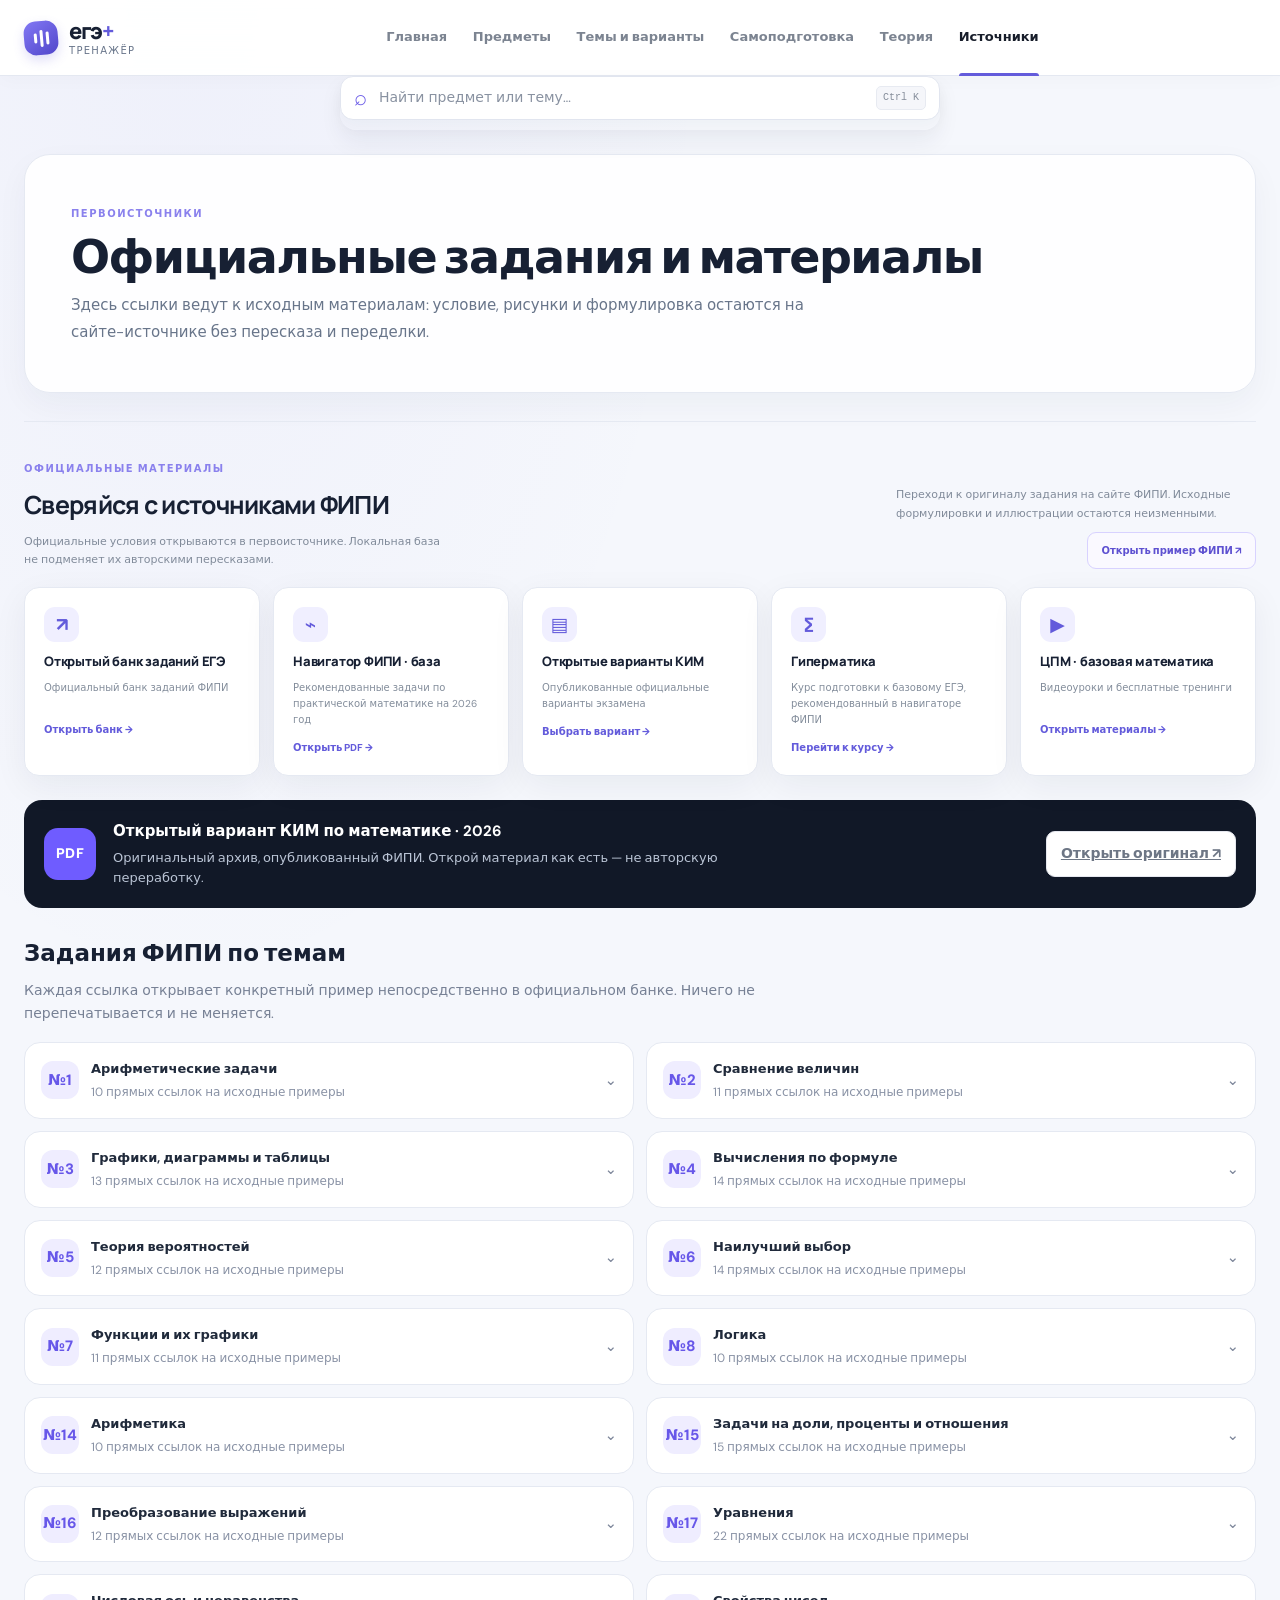
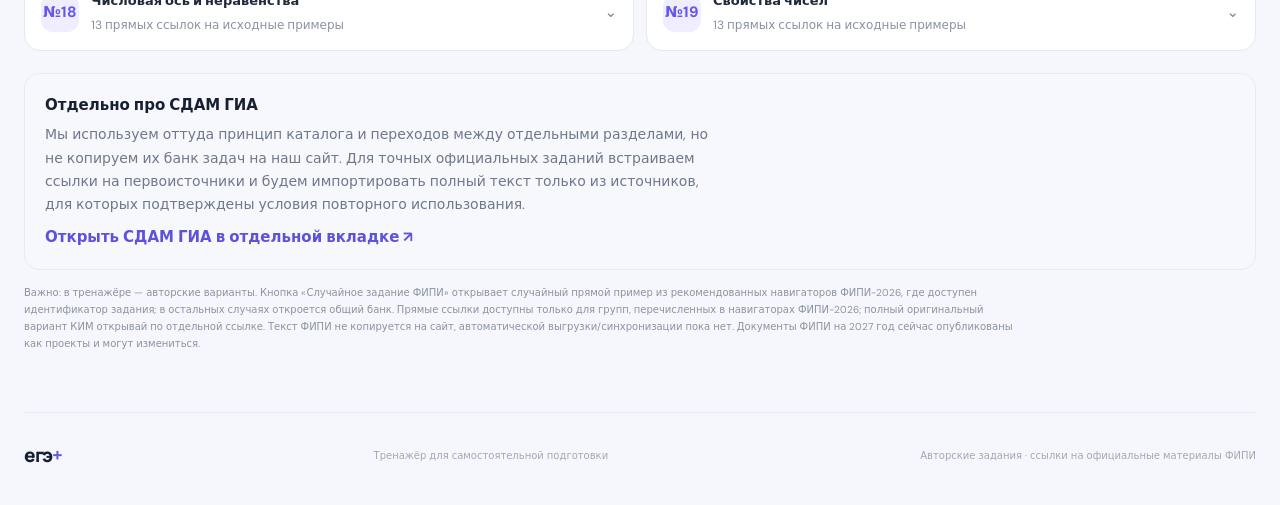
==== commit 1c18b5f6: "Bust cached scripts for official-only task release" ====
--- a/official.html
+++ b/official.html
@@ -9,8 +9,8 @@
 <link href="./favicon.svg" rel="icon" type="image/svg+xml"/>
 <link href="./manifest.webmanifest" rel="manifest"/>
 <link href="./styles.css?v=20261021-ui2" rel="stylesheet"/>
-<script defer="" src="./multi-exam.js?v=20261021-audit2"></script>
-<script defer="" src="./app.js?v=20261021-audit2"></script>
+<script defer="" src="./multi-exam.js?v=20261021-audit6"></script>
+<script defer="" src="./app.js?v=20261021-audit6"></script>
 <link href="./design-refresh.css?v=20261021-ui2" rel="stylesheet"/>
 </head>
 <body data-page="official">
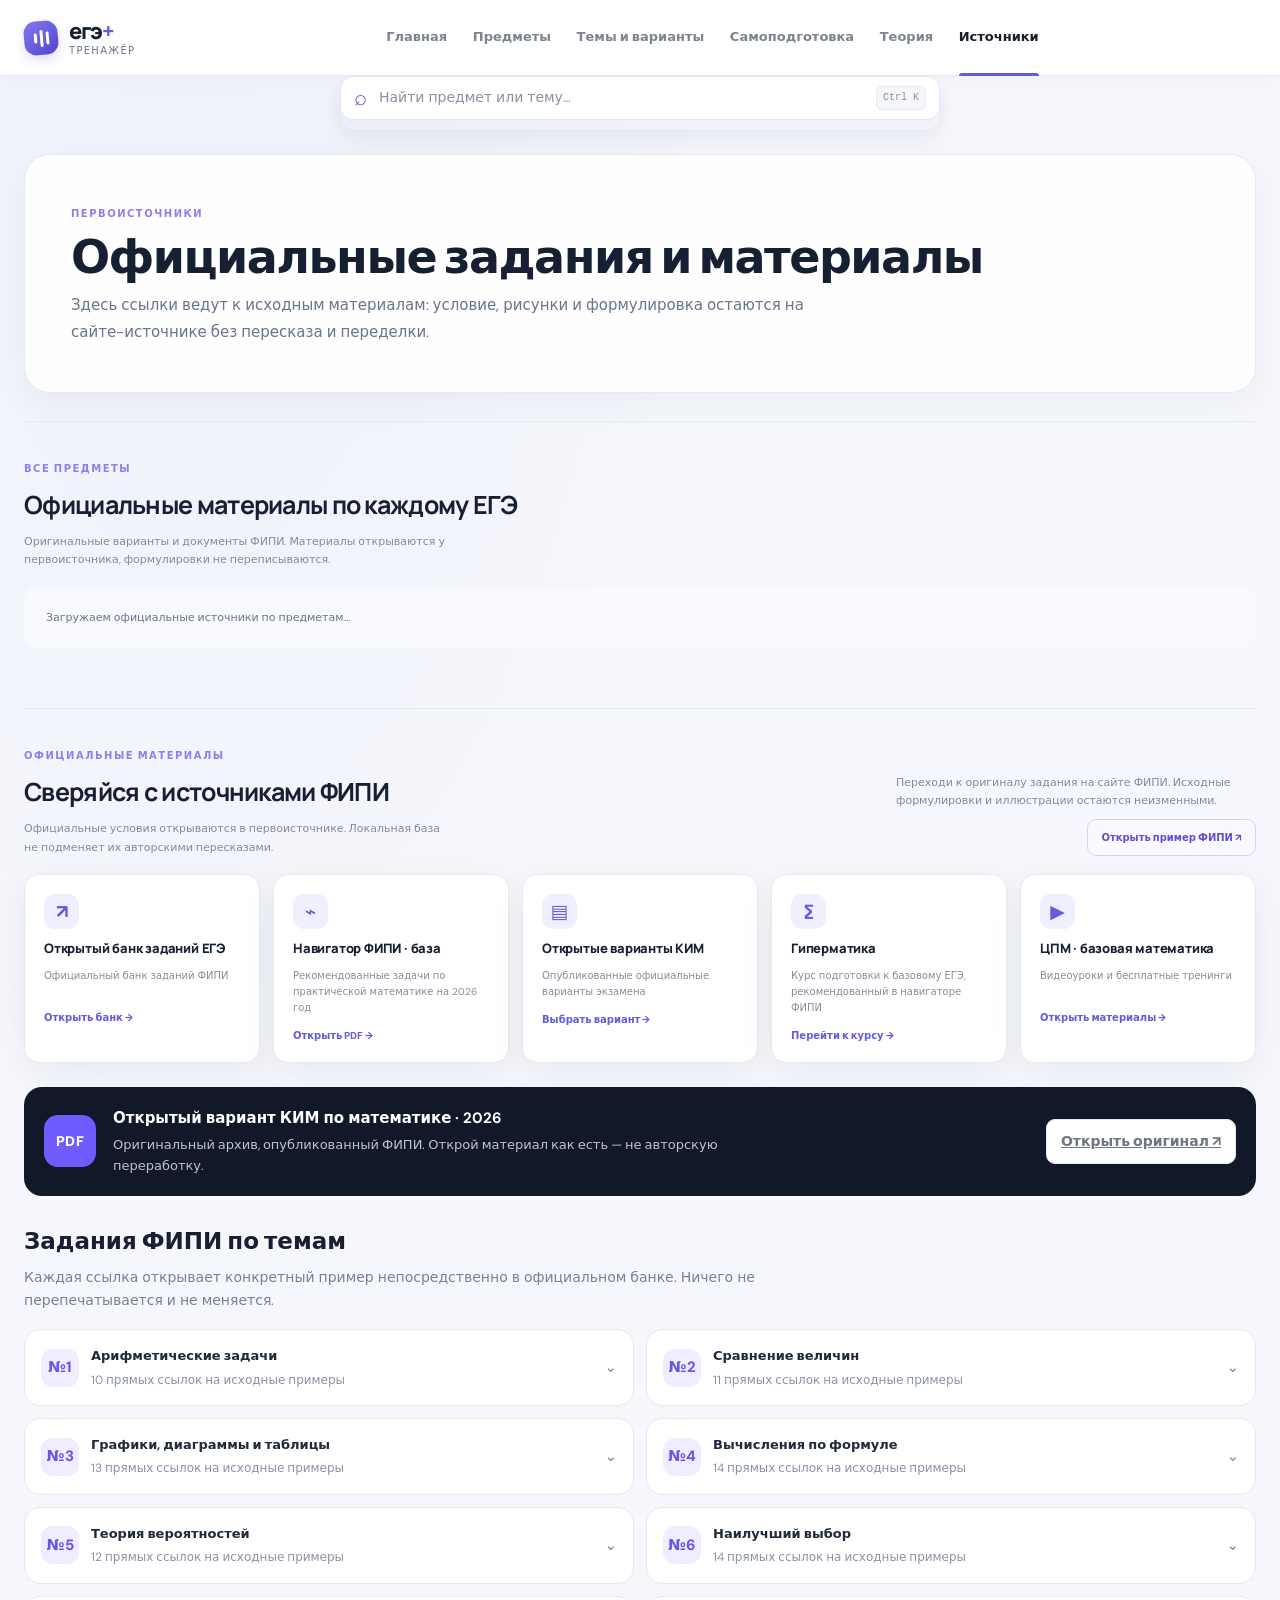
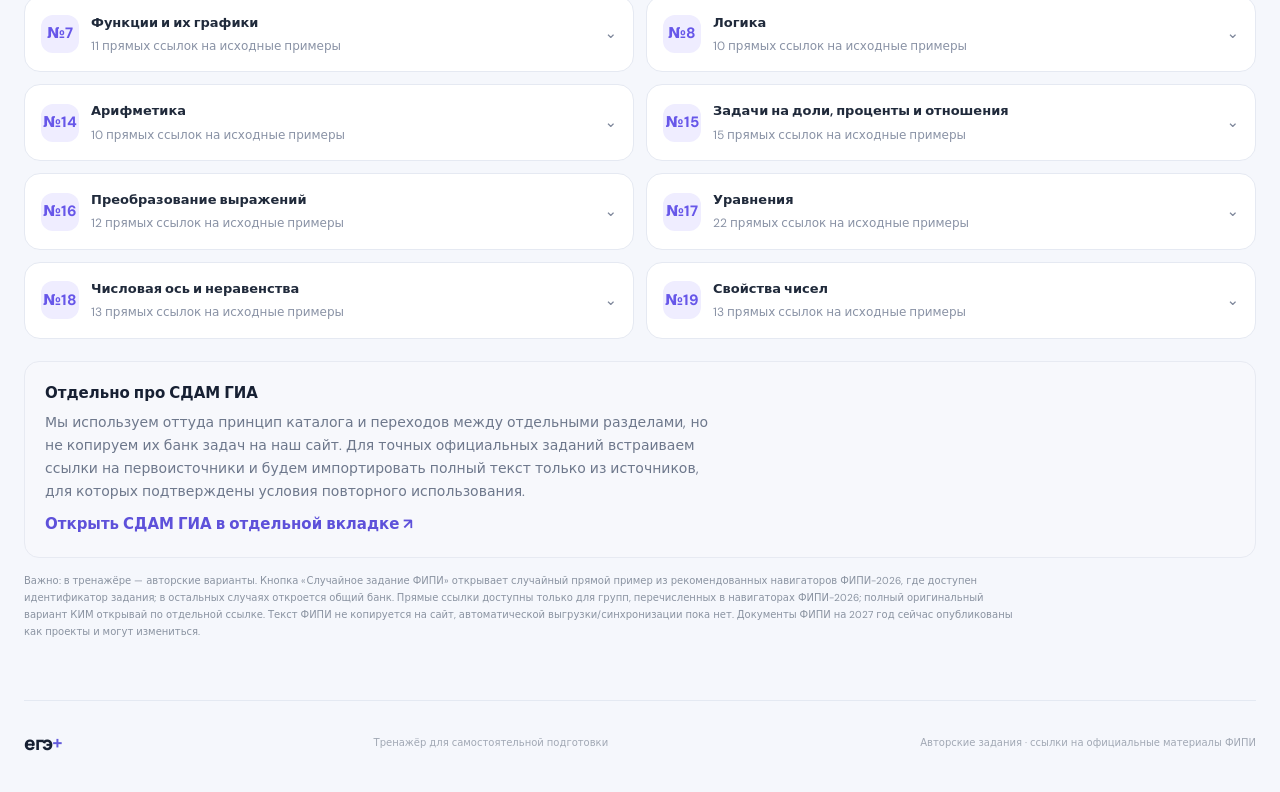
==== commit 70862282: "Add official source catalog for every EGE subject" ====
--- a/official.html
+++ b/official.html
@@ -36,6 +36,10 @@
 <main><section class="multi-subject-page-content" id="multi-subject-page-content" hidden></section><section aria-labelledby="route-official-title" class="route-intro route-intro-official">
 <div><span class="section-kicker">ПЕРВОИСТОЧНИКИ</span><h1 id="route-official-title">Официальные задания и материалы</h1><p>Здесь ссылки ведут к исходным материалам: условие, рисунки и формулировка остаются на сайте-источнике без пересказа и переделки.</p></div>
 </section>
+<section aria-labelledby="official-subject-catalog-heading" class="resources-section" id="official-subject-catalog">
+<div class="resources-heading"><div><span class="section-kicker">ВСЕ ПРЕДМЕТЫ</span><h2 id="official-subject-catalog-heading">Официальные материалы по каждому ЕГЭ</h2><p>Оригинальные варианты и документы ФИПИ. Материалы открываются у первоисточника, формулировки не переписываются.</p></div></div>
+<div class="resource-grid" id="official-subject-grid"><div class="loading-placeholder">Загружаем официальные источники по предметам…</div></div>
+</section>
 <section aria-labelledby="sources-heading" class="resources-section" id="sources">
 <div class="resources-heading"><div><span class="section-kicker">ОФИЦИАЛЬНЫЕ МАТЕРИАЛЫ</span><h2 id="sources-heading">Сверяйся с источниками ФИПИ</h2><p>Официальные условия открываются в первоисточнике. Локальная база не подменяет их авторскими пересказами.</p></div><div class="resources-heading-actions"><p>Переходи к оригиналу задания на сайте ФИПИ. Исходные формулировки и иллюстрации остаются неизменными.</p><button class="secondary-button fipi-button" id="random-fipi-task-button" type="button">Открыть пример ФИПИ ↗</button></div></div>
 <div class="resource-grid">
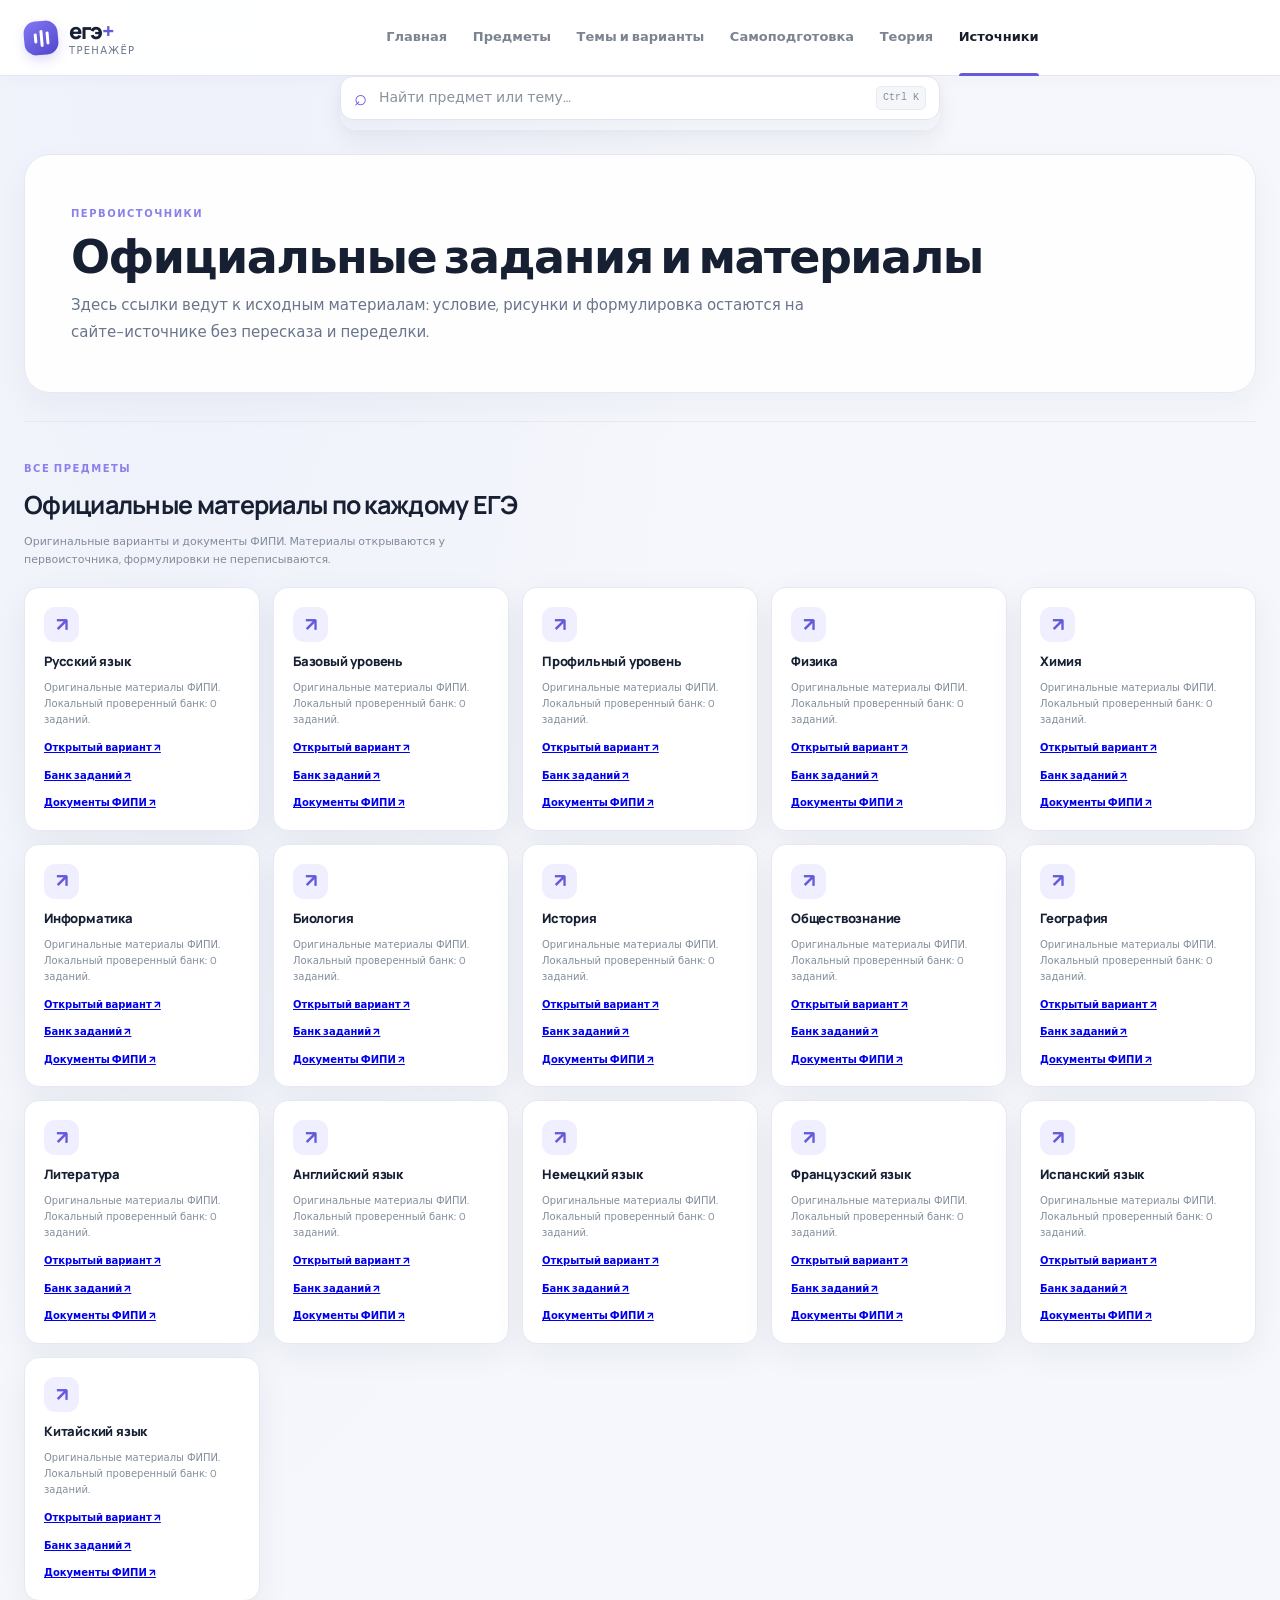
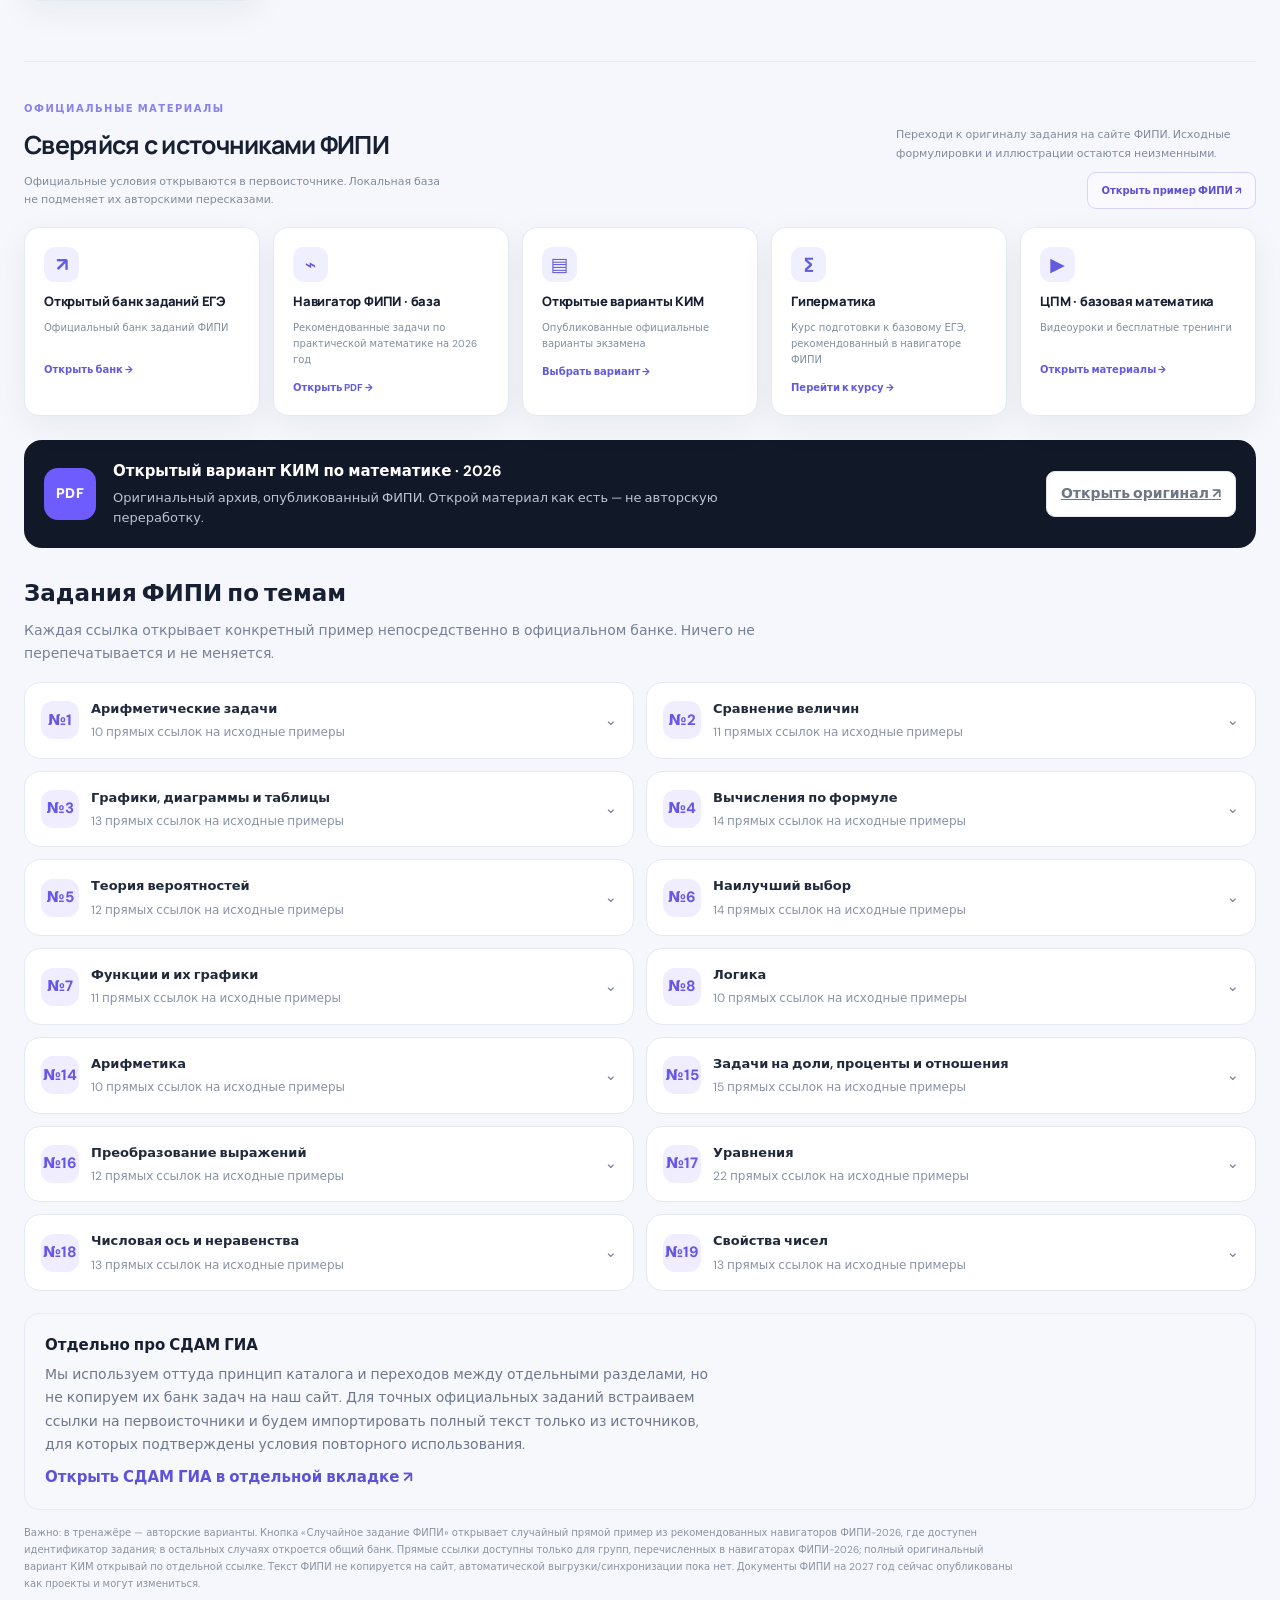
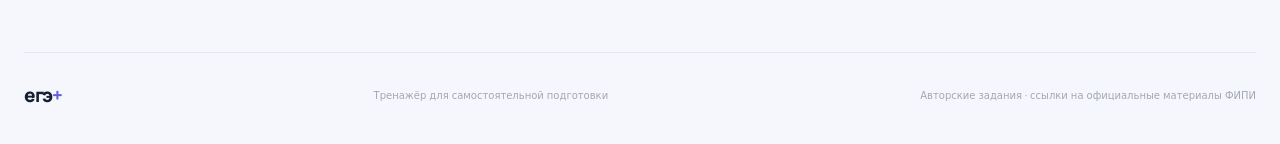
==== commit 3df255d9: "Bust cached scripts for all-subject official catalog" ====
--- a/official.html
+++ b/official.html
@@ -9,8 +9,8 @@
 <link href="./favicon.svg" rel="icon" type="image/svg+xml"/>
 <link href="./manifest.webmanifest" rel="manifest"/>
 <link href="./styles.css?v=20261021-ui2" rel="stylesheet"/>
-<script defer="" src="./multi-exam.js?v=20261021-audit6"></script>
-<script defer="" src="./app.js?v=20261021-audit6"></script>
+<script defer="" src="./multi-exam.js?v=20261021-audit7"></script>
+<script defer="" src="./app.js?v=20261021-audit7"></script>
 <link href="./design-refresh.css?v=20261021-ui2" rel="stylesheet"/>
 </head>
 <body data-page="official">
